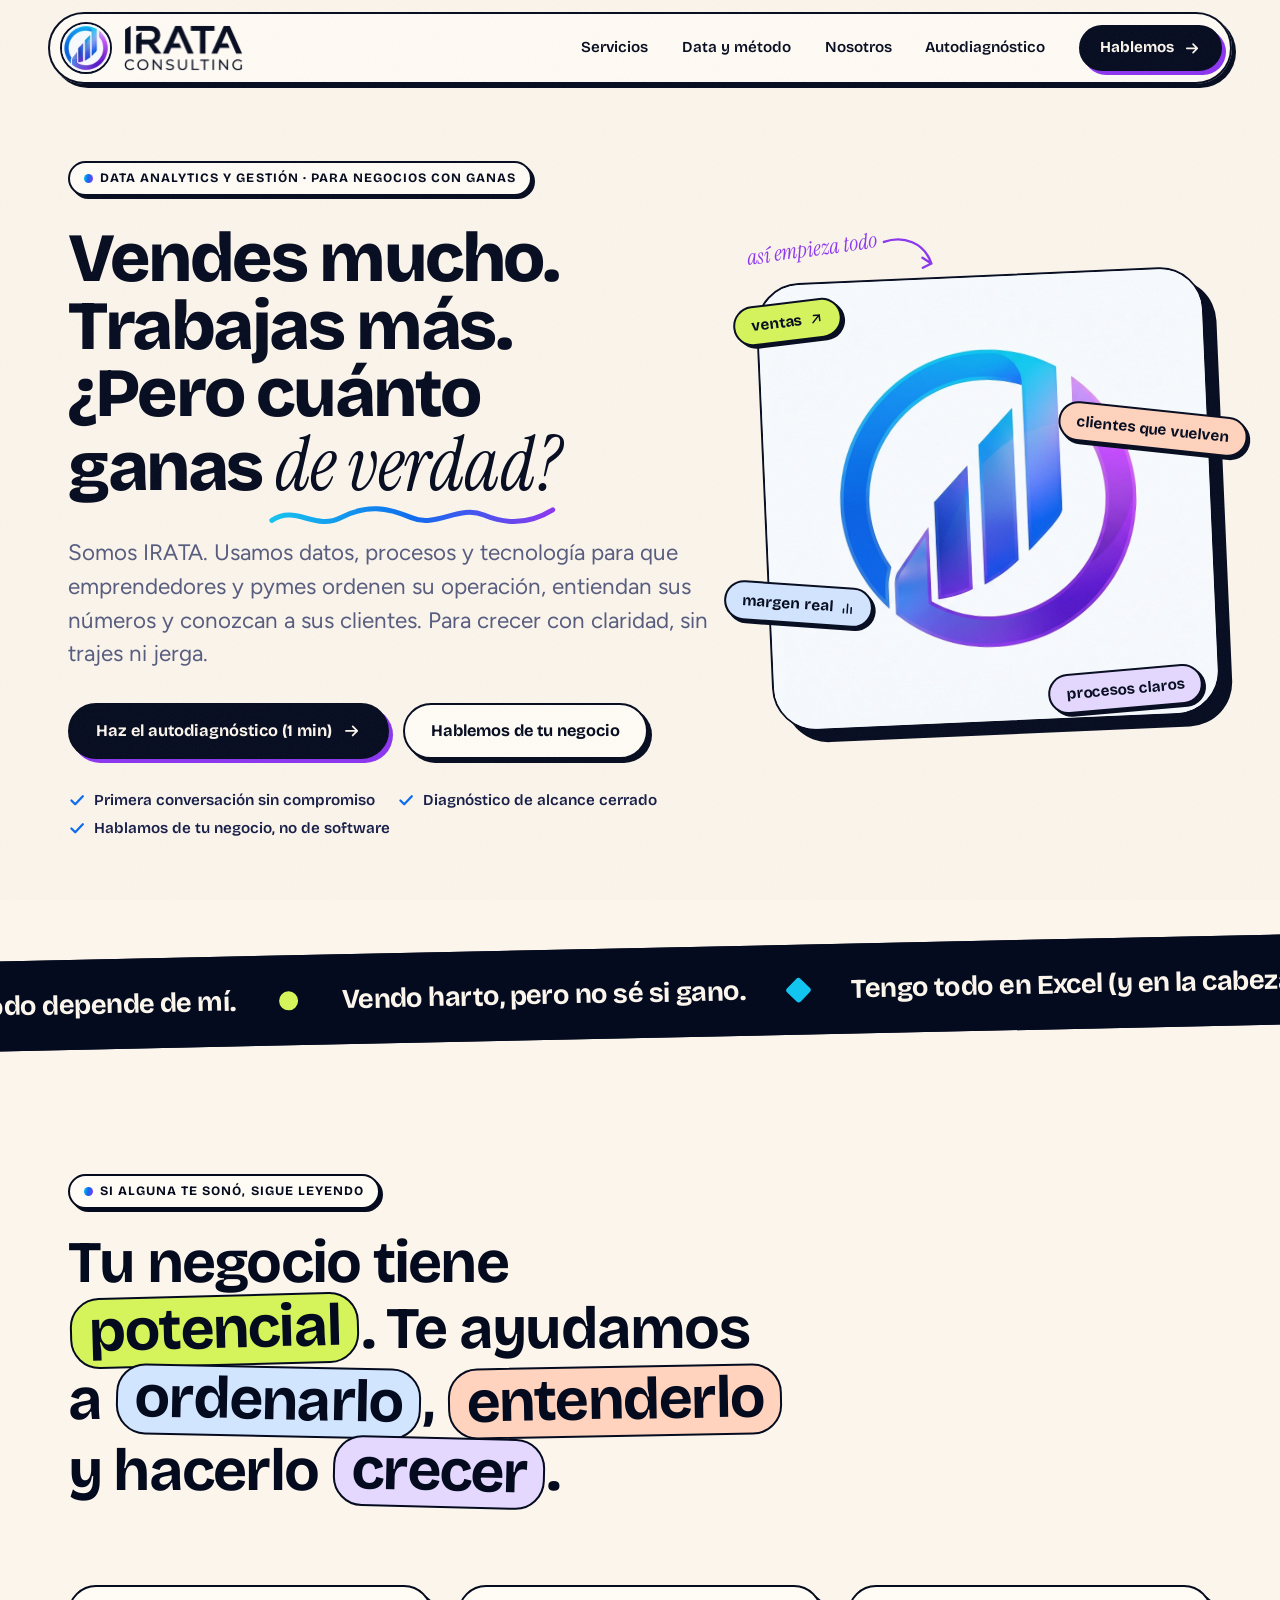
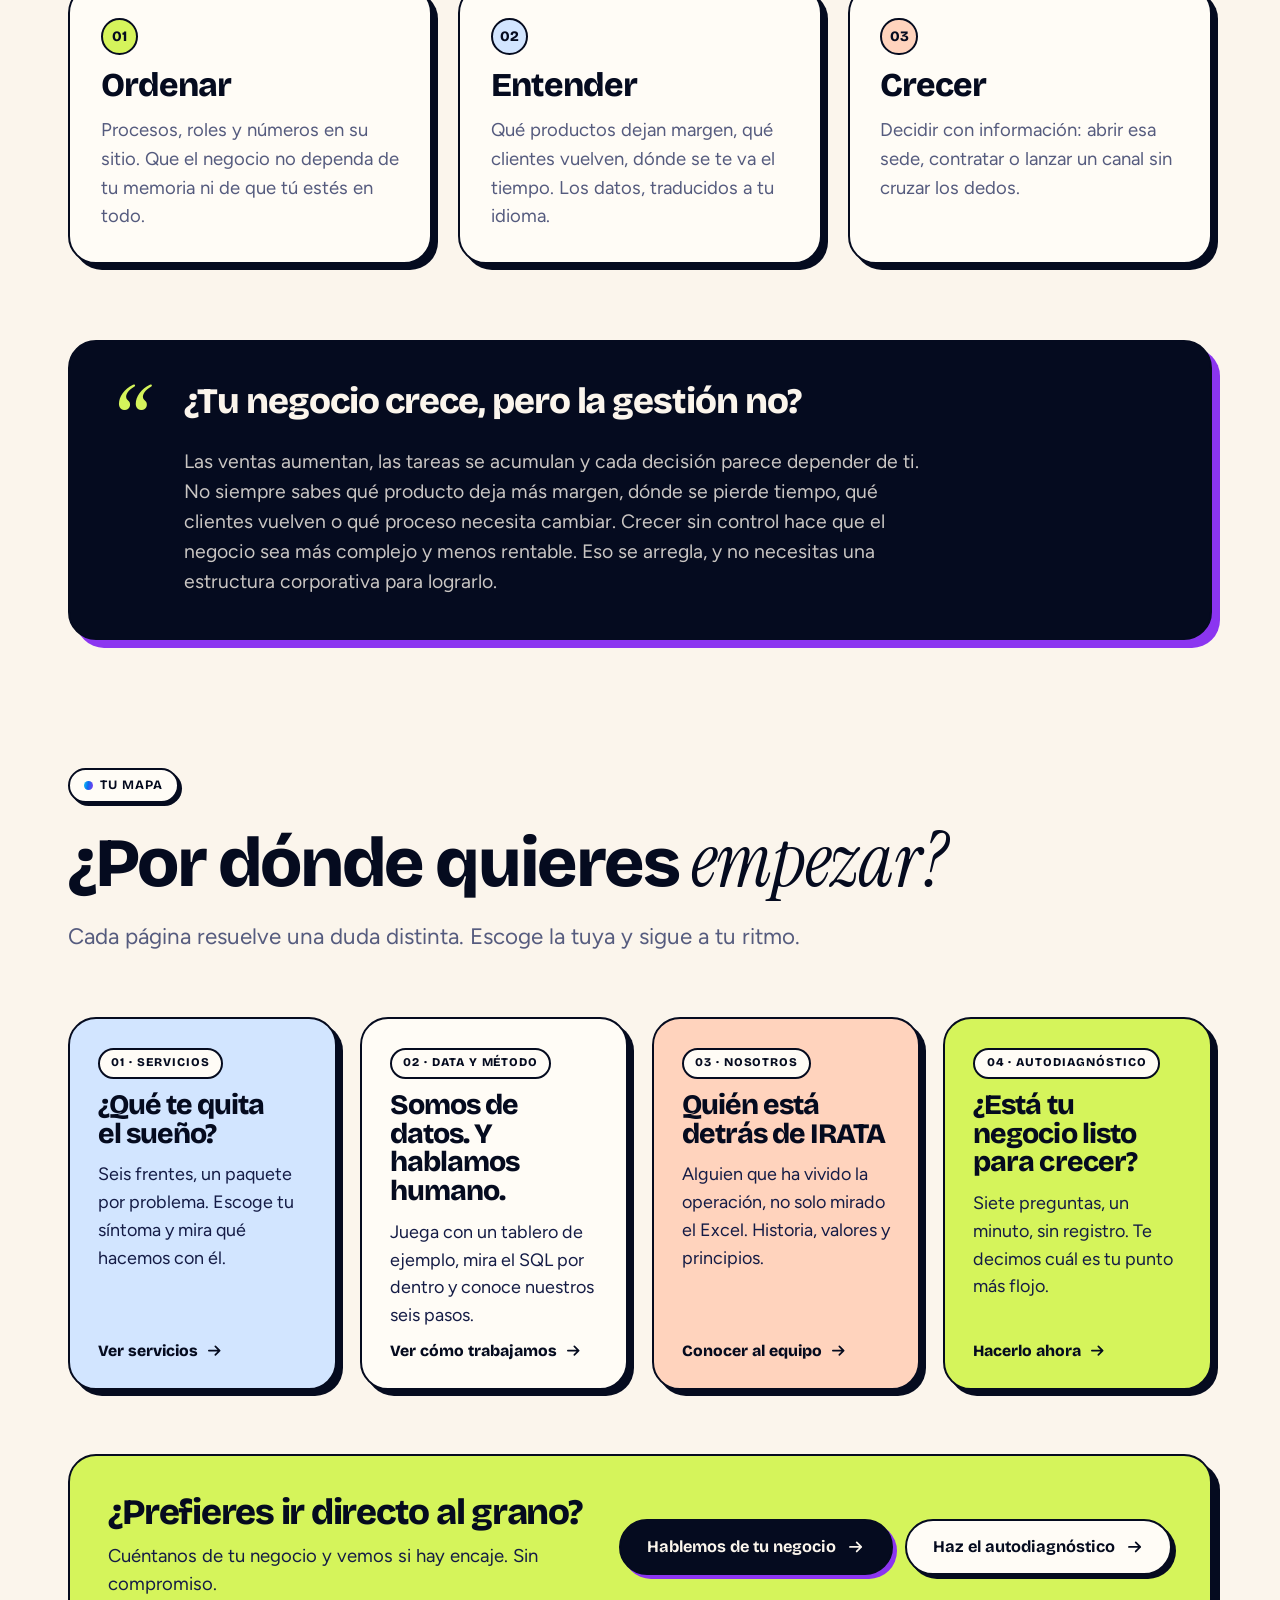
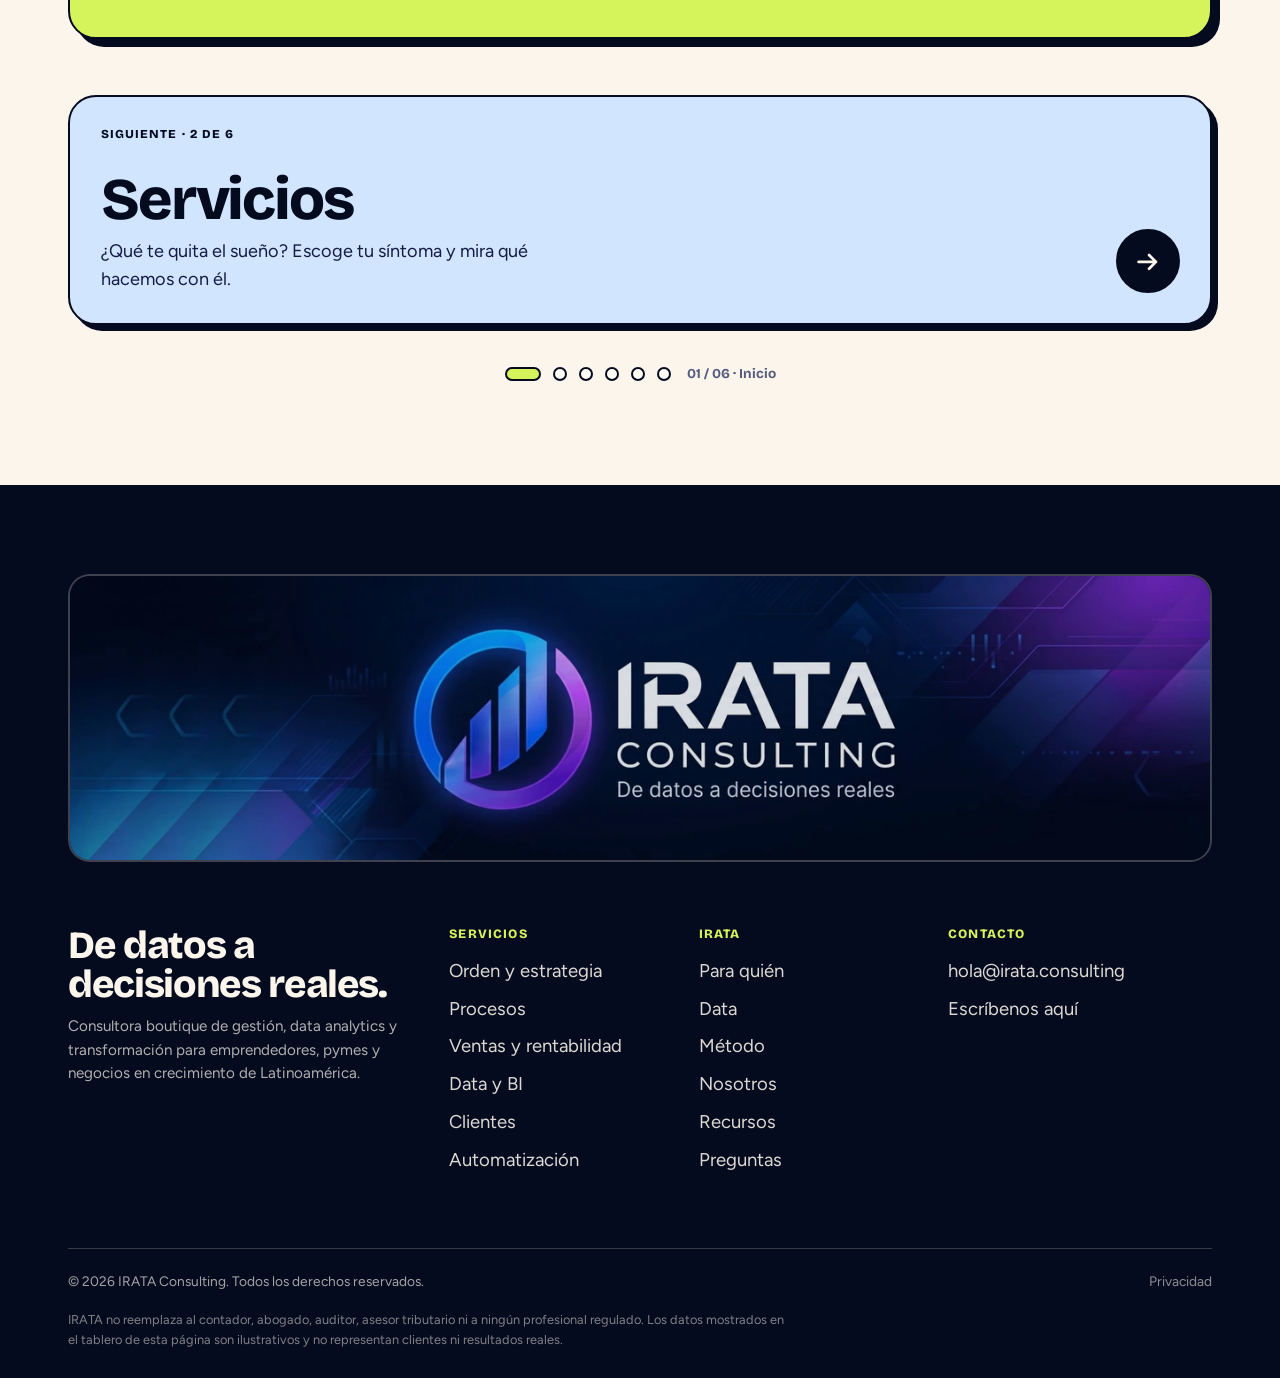
==== index.html @ 507edff0 "Add files via upload" ====
<!DOCTYPE html>
<html lang="es">
<head>
<meta charset="utf-8">
<meta name="viewport" content="width=device-width, initial-scale=1, viewport-fit=cover">
<script>document.documentElement.className+=' js'</script>

<title>IRATA Consulting — Datos y gestión para negocios con ganas de crecer</title>
<meta name="description" content="Consultora boutique de data analytics y gestión para emprendedores, pymes y negocios en crecimiento. Ordenamos procesos, entendemos tus números y conocemos a tus clientes. De datos a decisiones reales.">
<meta name="author" content="IRATA Consulting">
<meta name="theme-color" content="#FBF5EC">
<link rel="canonical" href="https://irata.consulting/">

<meta property="og:type" content="website">
<meta property="og:locale" content="es_LA">
<meta property="og:site_name" content="IRATA Consulting">
<meta property="og:title" content="IRATA Consulting — ¿Cuánto ganas de verdad?">
<meta property="og:description" content="Data analytics y gestión para negocios que ya venden y quieren crecer con claridad. De datos a decisiones reales.">
<meta property="og:url" content="https://irata.consulting/">
<meta property="og:image" content="https://irata.consulting/assets/img/og-image.jpg">
<meta name="twitter:card" content="summary_large_image">

<link rel="icon" href="assets/img/favicon.ico" sizes="any">
<link rel="icon" type="image/png" sizes="32x32" href="assets/img/favicon-32.png">
<link rel="apple-touch-icon" href="assets/img/apple-touch-icon.png">

<link rel="preload" href="assets/fonts/bricolage-grotesque-latin-wght-normal.woff2" as="font" type="font/woff2" crossorigin>
<link rel="preload" href="assets/fonts/figtree-latin-wght-normal.woff2" as="font" type="font/woff2" crossorigin>
<link rel="stylesheet" href="assets/css/styles.css">

<script src="assets/js/config.js" defer></script>
<script src="assets/js/main.js" defer></script>

<script type="application/ld+json">
{"@context":"https://schema.org","@type":"ProfessionalService","name":"IRATA Consulting","description":"Consultora boutique de data analytics y gestión para emprendedores, pymes y negocios en crecimiento.","url":"https://irata.consulting","slogan":"De datos a decisiones reales","areaServed":"Latinoamérica","image":"https://irata.consulting/assets/img/og-image.jpg","founder":{"@type":"Person","name":"Ramón Beroes Pérez"},"serviceType":["Consultoría de gestión","Data analytics y BI","Optimización de procesos","Analítica de clientes","Automatización"]}
</script>
</head>

<body>
<!-- Íconos (sprite) -->
<svg width="0" height="0" style="position:absolute" aria-hidden="true" focusable="false">
  <symbol id="i-arrow" viewBox="0 0 24 24"><path d="M4 12h15M13 6l6 6-6 6"/></symbol>
  <symbol id="i-check" viewBox="0 0 24 24"><path d="M4.5 12.5l5 5L19.5 7"/></symbol>
  <symbol id="i-x" viewBox="0 0 24 24"><path d="M6 6l12 12M18 6L6 18"/></symbol>
  <symbol id="i-up" viewBox="0 0 24 24"><path d="M6 17L17 6M8 6h9v9"/></symbol>
  <symbol id="i-plus" viewBox="0 0 24 24"><path d="M12 5v14M5 12h14"/></symbol>
  <symbol id="i-mail" viewBox="0 0 24 24"><rect x="3" y="5" width="18" height="14" rx="2.5"/><path d="M3.5 7.5l8.5 6 8.5-6"/></symbol>
  <symbol id="i-chat" viewBox="0 0 24 24"><path d="M20 12a8 8 0 01-11.6 7.1L4 20l1-4.1A8 8 0 1120 12z"/></symbol>
  <symbol id="i-in" viewBox="0 0 24 24"><rect x="3" y="3" width="18" height="18" rx="3"/><path d="M8 11v6M8 7.5v.01M12 17v-6M12 13.5a2.5 2.5 0 015 0V17"/></symbol>
  <symbol id="i-clock" viewBox="0 0 24 24"><circle cx="12" cy="12" r="9"/><path d="M12 7v5l3 2"/></symbol>
  <symbol id="i-bars" viewBox="0 0 24 24"><path d="M6 20v-6M12 20V6M18 20v-9"/></symbol>
</svg>

<a class="skip" href="#main">Saltar al contenido</a>

<!-- ═════════════ NAV ═════════════ -->
<header class="nav">
  <div class="nav-in">
    <a class="brand-lock" href="index.html" aria-label="IRATA Consulting — inicio">
      <span class="brand">
        <picture>
          <source type="image/webp" srcset="assets/img/isotipo-claro-marca-128.webp 128w, assets/img/isotipo-claro-marca-256.webp 256w, assets/img/isotipo-claro-marca-384.webp 384w" sizes="52px">
          <img src="assets/img/isotipo-claro-marca-256.webp" width="256" height="256" alt="" decoding="async">
        </picture>
      </span>
      <span class="word"><img src="assets/img/wordmark-ink-360.webp" srcset="assets/img/wordmark-ink-240.webp 240w, assets/img/wordmark-ink-360.webp 360w, assets/img/wordmark-ink-480.webp 480w, assets/img/wordmark-ink-636.webp 636w" sizes="120px" width="636" height="247" alt="IRATA Consulting" decoding="async"></span>
    </a>
    <nav class="nav-links" aria-label="Principal">
      <a href="servicios.html">Servicios</a>
      <a href="data-y-metodo.html">Data y método</a>
      <a href="nosotros.html">Nosotros</a>
      <a href="autodiagnostico.html">Autodiagnóstico</a>
    </nav>
    <a class="btn btn--ink btn--sm" href="contacto.html">Hablemos <svg class="i"><use href="#i-arrow"/></svg></a>
    <button class="burger" id="burger" aria-label="Abrir menú" aria-expanded="false" aria-controls="drawer"><span></span><span></span><span></span></button>
  </div>
</header>
<nav class="drawer" id="drawer" aria-label="Menú móvil">
  <a href="index.html" aria-current="page">Inicio</a>
  <a href="servicios.html">Servicios</a>
  <a href="data-y-metodo.html">Data y método</a>
  <a href="nosotros.html">Nosotros</a>
  <a href="autodiagnostico.html">Autodiagnóstico</a>
  <a class="btn btn--lime" href="contacto.html">Hablemos de tu negocio</a>
</nav>

<main id="main">

<section class="hero" id="inicio">
  <div class="wrap hero-grid">
    <div>
      <p class="eyebrow rv">Data analytics y gestión · para negocios con ganas</p>
      <h1 class="h-xl rv" style="--d:.05s">Vendes mucho. Trabajas más. ¿Pero cuánto ganas <em>de verdad?<svg viewBox="0 0 300 20" preserveAspectRatio="none" aria-hidden="true"><defs><linearGradient id="g1" x1="0" x2="1"><stop offset="0" stop-color="#12C4F0"/><stop offset=".5" stop-color="#0B6BF0"/><stop offset="1" stop-color="#8B35F0"/></linearGradient></defs><path d="M3 14c25-12 45 8 72-2s48-8 74 0 50-10 76-2 50 6 72-4" fill="none" stroke="url(#g1)" stroke-width="5" stroke-linecap="round" vector-effect="non-scaling-stroke"/></svg></em></h1>
      <p class="lead rv" style="--d:.12s">Somos IRATA. Usamos datos, procesos y tecnología para que emprendedores y pymes ordenen su operación, entiendan sus números y conozcan a sus clientes. Para crecer con claridad, sin trajes ni jerga.</p>
      <div class="hero-cta rv" style="--d:.18s">
        <a class="btn btn--ink" href="autodiagnostico.html">Haz el autodiagnóstico (1 min) <svg class="i"><use href="#i-arrow"/></svg></a>
        <a class="btn" href="contacto.html">Hablemos de tu negocio</a>
      </div>
      <ul class="hero-ticks rv" style="--d:.24s">
        <li><svg class="i"><use href="#i-check"/></svg> Primera conversación sin compromiso</li>
        <li><svg class="i"><use href="#i-check"/></svg> Diagnóstico de alcance cerrado</li>
        <li><svg class="i"><use href="#i-check"/></svg> Hablamos de tu negocio, no de software</li>
      </ul>
    </div>

    <div class="hero-art rv" style="--d:.15s">
      <p class="note" aria-hidden="true">así empieza todo
        <svg viewBox="0 0 54 40" fill="none" stroke="currentColor" stroke-width="2.4" stroke-linecap="round"><path d="M3 5c20-4 40 6 44 28M47 33l-8-7M47 33l-9 3"/></svg>
      </p>
      <div class="iso-card">
        <picture>
          <source type="image/webp" srcset="assets/img/isotipo-claro-512.webp 512w, assets/img/isotipo-claro-1024.webp 1024w, assets/img/isotipo-claro-1536.webp 1536w, assets/img/isotipo-claro-2048.webp 2048w" sizes="(max-width:1060px) 440px, 540px">
          <img src="assets/img/isotipo-claro-original.jpg" width="2048" height="2048" alt="Isotipo de IRATA: un anillo azul y violeta que abraza tres barras ascendentes" fetchpriority="high" decoding="async">
        </picture>
      </div>
      <span class="chip chip--a">ventas <svg class="i"><use href="#i-up"/></svg></span>
      <span class="chip chip--b">clientes que vuelven</span>
      <span class="chip chip--c">margen real <svg class="i"><use href="#i-bars"/></svg></span>
      <span class="chip chip--d">procesos claros</span>
    </div>
  </div>
</section>

<div class="band-wrap"><div class="band" aria-label="Frases típicas de dueños de negocio">
  <div class="band-track">
    <ul class="band-set">
      <li><em>“</em>Todo depende de mí.</li>
      <li>Vendo harto, pero no sé si gano.</li>
      <li>Tengo todo en Excel (y en la cabeza).</li>
      <li>Mi equipo trabaja un montón y aun así hay desorden.</li>
      <li>Tengo clientes, pero no vuelven.</li>
      <li>Quiero abrir otra sede… ¿estaré listo?</li>
      <li>El inventario lo sé “más o menos”.</li>
    </ul>
    <ul class="band-set" aria-hidden="true">
      <li><em>“</em>Todo depende de mí.</li>
      <li>Vendo harto, pero no sé si gano.</li>
      <li>Tengo todo en Excel (y en la cabeza).</li>
      <li>Mi equipo trabaja un montón y aun así hay desorden.</li>
      <li>Tengo clientes, pero no vuelven.</li>
      <li>Quiero abrir otra sede… ¿estaré listo?</li>
      <li>El inventario lo sé “más o menos”.</li>
    </ul>
  </div>
</div></div>

<section class="sec" id="propuesta">
  <div class="wrap">
    <p class="eyebrow rv">Si alguna te sonó, sigue leyendo</p>
    <h2 class="stmt rv">Tu negocio tiene <span class="pill p1">potencial</span>. Te ayudamos a <span class="pill p2">ordenarlo</span>, <span class="pill p3">entenderlo</span> y hacerlo <span class="pill p4">crecer</span>.</h2>

    <div class="prop-grid">
      <article class="card prop-card rv">
        <span class="prop-num">01</span>
        <h3>Ordenar</h3>
        <p>Procesos, roles y números en su sitio. Que el negocio no dependa de tu memoria ni de que tú estés en todo.</p>
      </article>
      <article class="card prop-card rv" style="--d:.08s">
        <span class="prop-num">02</span>
        <h3>Entender</h3>
        <p>Qué productos dejan margen, qué clientes vuelven, dónde se te va el tiempo. Los datos, traducidos a tu idioma.</p>
      </article>
      <article class="card prop-card rv" style="--d:.16s">
        <span class="prop-num">03</span>
        <h3>Crecer</h3>
        <p>Decidir con información: abrir esa sede, contratar o lanzar un canal sin cruzar los dedos.</p>
      </article>
    </div>

    <div class="quote-block rv">
      <span class="q" aria-hidden="true">“</span>
      <div>
        <h3>¿Tu negocio crece, pero la gestión no?</h3>
        <p>Las ventas aumentan, las tareas se acumulan y cada decisión parece depender de ti. No siempre sabes qué producto deja más margen, dónde se pierde tiempo, qué clientes vuelven o qué proceso necesita cambiar. Crecer sin control hace que el negocio sea más complejo y menos rentable. Eso se arregla, y no necesitas una estructura corporativa para lograrlo.</p>
      </div>
    </div>
  </div>
</section>

<!-- ═════════════ CAMINOS ═════════════ -->
<section class="sec s-paths" id="caminos">
  <div class="wrap">
    <div class="sec-head">
      <p class="eyebrow rv">Tu mapa</p>
      <h2 class="h-lg rv">¿Por dónde quieres <em>empezar?</em></h2>
      <p class="lead rv">Cada página resuelve una duda distinta. Escoge la tuya y sigue a tu ritmo.</p>
    </div>
    <div class="paths rv">
      <a class="path" href="servicios.html" style="--bg:var(--sky)"><span class="pn">01 · Servicios</span><h3>¿Qué te quita el sueño?</h3><p>Seis frentes, un paquete por problema. Escoge tu síntoma y mira qué hacemos con él.</p><span class="go">Ver servicios <svg class="i"><use href="#i-arrow"/></svg></span></a>
      <a class="path" href="data-y-metodo.html" style="--bg:var(--paper)"><span class="pn">02 · Data y método</span><h3>Somos de datos. Y hablamos humano.</h3><p>Juega con un tablero de ejemplo, mira el SQL por dentro y conoce nuestros seis pasos.</p><span class="go">Ver cómo trabajamos <svg class="i"><use href="#i-arrow"/></svg></span></a>
      <a class="path" href="nosotros.html" style="--bg:var(--peach)"><span class="pn">03 · Nosotros</span><h3>Quién está detrás de IRATA</h3><p>Alguien que ha vivido la operación, no solo mirado el Excel. Historia, valores y principios.</p><span class="go">Conocer al equipo <svg class="i"><use href="#i-arrow"/></svg></span></a>
      <a class="path" href="autodiagnostico.html" style="--bg:var(--lime)"><span class="pn">04 · Autodiagnóstico</span><h3>¿Está tu negocio listo para crecer?</h3><p>Siete preguntas, un minuto, sin registro. Te decimos cuál es tu punto más flojo.</p><span class="go">Hacerlo ahora <svg class="i"><use href="#i-arrow"/></svg></span></a>
    </div>
  </div>
</section>

<!-- ═════════════ CIERRE ═════════════ -->
<section class="endcap endcap--tight" aria-label="Seguir navegando">
  <div class="wrap">
    <div class="cta-strip rv">
      <div class="t"><h3>¿Prefieres ir directo al grano?</h3><p>Cuéntanos de tu negocio y vemos si hay encaje. Sin compromiso.</p></div>
      <div class="acts"><a class="btn btn--ink" href="contacto.html">Hablemos de tu negocio <svg class="i"><use href="#i-arrow"/></svg></a><a class="btn" href="autodiagnostico.html">Haz el autodiagnóstico <svg class="i"><use href="#i-arrow"/></svg></a></div>
    </div>
    <nav class="pager pager--solo rv" aria-label="Navegación entre páginas">
      
      <a class="pg pg--next" href="servicios.html" rel="next" style="--pg:var(--sky)"><span class="pg-k">Siguiente · 2 de 6</span><b>Servicios</b><span class="pg-d">¿Qué te quita el sueño? Escoge tu síntoma y mira qué hacemos con él.</span><span class="pg-ar" aria-hidden="true"><svg class="i"><use href="#i-arrow"/></svg></span></a>
    </nav>
    <nav class="trail" aria-label="Páginas del sitio">
      <ol><li><a href="index.html" aria-label="Inicio" title="Inicio" aria-current="page"></a></li><li><a href="servicios.html" aria-label="Servicios" title="Servicios"></a></li><li><a href="data-y-metodo.html" aria-label="Data y método" title="Data y método"></a></li><li><a href="nosotros.html" aria-label="Nosotros" title="Nosotros"></a></li><li><a href="autodiagnostico.html" aria-label="Autodiagnóstico" title="Autodiagnóstico"></a></li><li><a href="contacto.html" aria-label="Contacto" title="Contacto"></a></li></ol>
      <span>01 / 06 · Inicio</span>
    </nav>
  </div>
</section>
</main>

<!-- ═════════════ FOOTER ═════════════ -->
<footer class="sitefoot on-dark">
  <div class="wrap">
    <a class="logo-banner" href="index.html" aria-label="IRATA Consulting — De datos a decisiones reales. Ir al inicio">
      <picture>
        <source type="image/webp" srcset="assets/img/logo-completo-640.webp 640w, assets/img/logo-completo-1288.webp 1288w, assets/img/logo-completo-1932.webp 1932w, assets/img/logo-completo-2576.webp 2576w" sizes="(max-width:1440px) 100vw, 1440px">
        <img src="assets/img/logo-completo-original.jpg" width="2576" height="639" alt="IRATA Consulting — De datos a decisiones reales" loading="lazy" decoding="async">
      </picture>
    </a>

    <div class="foot-grid">
      <div>
        <p class="foot-tag">De datos a decisiones reales.</p>
        <p class="foot-desc">Consultora boutique de gestión, data analytics y transformación para emprendedores, pymes y negocios en crecimiento de Latinoamérica.</p>
      </div>
      <div>
        <h4>Servicios</h4>
        <ul><li><a href="servicios.html?s=orden">Orden y estrategia</a></li><li><a href="servicios.html?s=procesos">Procesos</a></li><li><a href="servicios.html?s=ventas">Ventas y rentabilidad</a></li><li><a href="servicios.html?s=datos">Data y BI</a></li><li><a href="servicios.html?s=clientes">Clientes</a></li><li><a href="servicios.html?s=tecnologia">Automatización</a></li></ul>
      </div>
      <div>
        <h4>IRATA</h4>
        <ul><li><a href="servicios.html#para-quien">Para quién</a></li><li><a href="data-y-metodo.html">Data</a></li><li><a href="data-y-metodo.html#metodo">Método</a></li><li><a href="nosotros.html">Nosotros</a></li><li><a href="autodiagnostico.html#recursos">Recursos</a></li><li><a href="contacto.html#faq">Preguntas</a></li></ul>
      </div>
      <div>
        <h4>Contacto</h4>
        <ul>
          <li><a href="mailto:hola@irata.consulting" data-email>hola@irata.consulting</a></li>
          <li data-social="linkedin" hidden><a href="#" target="_blank" rel="noopener">LinkedIn</a></li>
          <li data-social="instagram" hidden><a href="#" target="_blank" rel="noopener">Instagram</a></li>
          <li><a href="contacto.html">Escríbenos aquí</a></li>
        </ul>
      </div>
    </div>

    <div class="foot-bottom">
      <span>© 2026 IRATA Consulting. Todos los derechos reservados.</span>
      <span><a href="privacidad.html">Privacidad</a></span>
    </div>
    <p class="legal">IRATA no reemplaza al contador, abogado, auditor, asesor tributario ni a ningún profesional regulado. Los datos mostrados en el tablero de esta página son ilustrativos y no representan clientes ni resultados reales.</p>
  </div>
</footer>

</body>
</html>
---- assets/css/styles.css ----
/* ==========================================================================
   IRATA Consulting — styles.css
   Sin dependencias. Fuentes autoalojadas. Responsive de 320px a 4K.
   ========================================================================== */

@font-face{font-family:"Bricolage Grotesque";src:url("../fonts/bricolage-grotesque-latin-wght-normal.woff2") format("woff2");font-weight:200 800;font-style:normal;font-display:swap}
@font-face{font-family:"Instrument Serif";src:url("../fonts/instrument-serif-latin-400-normal.woff2") format("woff2");font-weight:400;font-style:normal;font-display:swap}
@font-face{font-family:"Instrument Serif";src:url("../fonts/instrument-serif-latin-400-italic.woff2") format("woff2");font-weight:400;font-style:italic;font-display:swap}
@font-face{font-family:"Figtree";src:url("../fonts/figtree-latin-wght-normal.woff2") format("woff2");font-weight:300 900;font-style:normal;font-display:swap}

:root{
  --cream:#FBF5EC; --paper:#FFFCF6; --ink:#050B1F; --ink-2:#141B45; --muted:#555B7E;
  --blue:#0B6BF0; --cyan:#12C4F0; --violet:#8B35F0;
  --lime:#D5F45B; --peach:#FFD3BD; --lilac:#E5D8FF; --sky:#D2E5FF;
  --grad:linear-gradient(100deg,var(--cyan),var(--blue) 45%,var(--violet));
  --bd:2px solid var(--ink);
  --r:28px; --r-sm:18px;
  --sh:6px 6px 0 var(--ink);
  --f-d:"Bricolage Grotesque",ui-sans-serif,system-ui,-apple-system,"Segoe UI",Roboto,sans-serif;
  --f-s:"Instrument Serif",Georgia,"Times New Roman",serif;
  --f-b:"Figtree",ui-sans-serif,system-ui,-apple-system,"Segoe UI",Roboto,sans-serif;
  --wrap:1240px;
  --pad:clamp(20px,4vw,48px);
  --sec:clamp(72px,10vw,140px);
}

*,*::before,*::after{box-sizing:border-box}
html{scroll-behavior:smooth;scroll-padding-top:104px;-webkit-text-size-adjust:100%}
body{margin:0;background:var(--cream);color:var(--ink);font-family:var(--f-b);font-size:clamp(16px,1.05vw + 10px,18.5px);line-height:1.55;-webkit-font-smoothing:antialiased;text-rendering:optimizeLegibility;overflow-x:hidden}
img,svg,picture{display:block;max-width:100%;height:auto}
img{image-rendering:auto}
a{color:inherit}
button{font:inherit;color:inherit}
h1,h2,h3,h4,p,ul,ol,figure,blockquote{margin:0}
ul,ol{padding:0;list-style:none}
:focus-visible{outline:3px solid var(--blue);outline-offset:3px;border-radius:6px}
::selection{background:var(--lime);color:var(--ink)}

/* grano sutil: calidez "de papel" */
body::before{content:"";position:fixed;inset:0;z-index:100;pointer-events:none;opacity:.055;background-image:url("data:image/svg+xml,%3Csvg xmlns='http://www.w3.org/2000/svg' width='160' height='160'%3E%3Cfilter id='n'%3E%3CfeTurbulence type='fractalNoise' baseFrequency='.9' numOctaves='2' stitchTiles='stitch'/%3E%3C/filter%3E%3Crect width='100%25' height='100%25' filter='url(%23n)'/%3E%3C/svg%3E")}

.wrap{width:100%;max-width:var(--wrap);margin-inline:auto;padding-inline:var(--pad)}
.sec{padding-block:var(--sec);position:relative}
.vh{position:absolute;width:1px;height:1px;overflow:hidden;clip:rect(0 0 0 0);white-space:nowrap}
.skip{position:absolute;left:12px;top:-60px;z-index:200;background:var(--ink);color:var(--cream);padding:10px 16px;border-radius:999px;text-decoration:none;font-weight:700}
.skip:focus{top:12px}
.i{width:1.1em;height:1.1em;flex:none;fill:none;stroke:currentColor;stroke-width:2.4;stroke-linecap:round;stroke-linejoin:round}

/* ---------- tipografía ---------- */
.h-xl,.h-lg,.h-md{font-family:var(--f-d);font-weight:800;letter-spacing:-.035em;line-height:.96;text-wrap:balance}
.h-xl{font-size:clamp(2.7rem,5.4vw,5.6rem);line-height:.98}
.h-lg{font-size:clamp(2.3rem,5.4vw,4.7rem)}
.h-md{font-size:clamp(1.6rem,3vw,2.5rem);line-height:1.04}
em,.serif{font-family:var(--f-s);font-style:italic;font-weight:400;letter-spacing:-.01em;font-size:1.08em}
.lead{font-size:clamp(1.05rem,1.4vw + .5rem,1.4rem);line-height:1.5;color:var(--muted);max-width:56ch;text-wrap:pretty}
.on-dark .lead{color:rgba(251,245,236,.78)}
.hl{background:linear-gradient(transparent 62%,var(--lime) 62% 92%,transparent 92%);padding-inline:.06em}
.gtxt{background:var(--grad);-webkit-background-clip:text;background-clip:text;color:transparent}

.eyebrow{display:inline-flex;align-items:center;gap:.55em;font:700 .8rem/1 var(--f-d);letter-spacing:.08em;text-transform:uppercase;padding:.7em 1.1em;border:var(--bd);border-radius:999px;background:var(--paper);box-shadow:3px 3px 0 var(--ink);margin-bottom:1.4rem}
.eyebrow::before{content:"";width:.7em;height:.7em;border-radius:50%;background:var(--grad)}
.on-dark .eyebrow{background:var(--lime);color:var(--ink);border-color:var(--lime);box-shadow:3px 3px 0 var(--violet)}
.sec-head{max-width:880px;margin-bottom:clamp(36px,5vw,64px)}
.sec-head .lead,.h-lg+.lead{margin-top:1.4rem}

/* ---------- botones ---------- */
.btn{display:inline-flex;align-items:center;justify-content:center;gap:.65em;font:700 1.02rem/1 var(--f-d);padding:1.05em 1.6em;border-radius:999px;border:var(--bd);background:var(--paper);color:var(--ink);box-shadow:4px 4px 0 var(--ink);text-decoration:none;cursor:pointer;transition:transform .16s ease,box-shadow .16s ease,background .16s;-webkit-tap-highlight-color:transparent}
.btn:hover{transform:translate(-2px,-2px);box-shadow:6px 6px 0 var(--ink)}
.btn:active{transform:translate(3px,3px);box-shadow:1px 1px 0 var(--ink)}
.btn--ink{background:var(--ink);color:var(--cream);box-shadow:4px 4px 0 var(--violet)}
.btn--ink:hover{box-shadow:6px 6px 0 var(--violet)}
.btn--lime{background:var(--lime)}
.btn--sm{padding:.85em 1.25em;font-size:.95rem}
.btn .i{transition:transform .2s}
.btn:hover .i{transform:translateX(3px)}
.on-dark .btn{box-shadow:4px 4px 0 var(--lime)}
.on-dark .btn:hover{box-shadow:6px 6px 0 var(--lime)}

/* ---------- reveal ---------- */
.js .rv{opacity:0;transform:translateY(26px);transition:opacity .7s cubic-bezier(.2,.7,.2,1),transform .7s cubic-bezier(.2,.7,.2,1);transition-delay:var(--d,0s)}
.js .rv.in{opacity:1;transform:none}

/* ---------- NAV ---------- */
.nav{position:sticky;top:12px;z-index:60;padding-inline:var(--pad);margin-top:12px}
.nav-in{max-width:var(--wrap);margin-inline:auto;display:flex;align-items:center;gap:14px;padding:8px 8px 8px 10px;background:rgba(255,252,246,.86);-webkit-backdrop-filter:blur(14px) saturate(1.4);backdrop-filter:blur(14px) saturate(1.4);border:var(--bd);border-radius:999px;box-shadow:4px 4px 0 var(--ink)}
.brand{display:block;width:52px;height:52px;border-radius:50%;overflow:hidden;background:#F7FAFF;border:var(--bd);flex:none;transition:transform .4s cubic-bezier(.3,1.6,.5,1)}
.brand-lock{display:flex;align-items:center;gap:6px;text-decoration:none;flex:none}
.brand-lock:hover .brand{transform:rotate(-14deg) scale(1.08)}
.word{display:flex;align-items:center;padding:0 10px 0 6px;transition:transform .2s}
.word img{height:46px;width:auto;max-width:none}
.brand-lock:hover .word{transform:translateY(-2px)}
.brand img,.brand picture{width:100%;height:100%;object-fit:cover}
.nav-links{display:flex;gap:2px;margin-left:auto}
.nav-links a{font:600 .95rem/1 var(--f-d);text-decoration:none;padding:.85em 1.05em;border-radius:999px;transition:background .15s}
.nav-links a:hover,.nav-links a.on{background:var(--lime)}
.nav .btn{margin-left:4px}
.burger{display:none;margin-left:auto;width:48px;height:48px;border-radius:50%;border:var(--bd);background:var(--lime);cursor:pointer;position:relative}
.burger span{position:absolute;left:13px;right:13px;height:2.5px;background:var(--ink);border-radius:2px;transition:transform .25s,opacity .2s}
.burger span:nth-child(1){top:16px}.burger span:nth-child(2){top:22px}.burger span:nth-child(3){top:28px}
.burger[aria-expanded="true"] span:nth-child(1){transform:translateY(6px) rotate(45deg)}
.burger[aria-expanded="true"] span:nth-child(2){opacity:0}
.burger[aria-expanded="true"] span:nth-child(3){transform:translateY(-6px) rotate(-45deg)}
.drawer{position:fixed;inset:0;z-index:55;background:var(--ink);color:var(--cream);padding:110px var(--pad) 40px;display:flex;flex-direction:column;gap:6px;transform:translateY(-102%);transition:transform .45s cubic-bezier(.7,0,.2,1);visibility:hidden}
.drawer.open{transform:none;visibility:visible}
.drawer a{font:800 clamp(2rem,9vw,3.2rem)/1.1 var(--f-d);letter-spacing:-.03em;text-decoration:none;padding:.18em 0;border-bottom:1.5px solid rgba(251,245,236,.18)}
.drawer a:hover{color:var(--lime)}
.drawer .btn{margin-top:22px;align-self:flex-start;font-size:1.1rem;border:2px solid var(--lime);letter-spacing:0}
.drawer .btn.btn--lime{color:var(--ink);border-bottom:2px solid var(--lime);padding:1.05em 1.6em}

body.menu-open .nav-in{background:var(--paper);-webkit-backdrop-filter:none;backdrop-filter:none}

/* ---------- HERO ---------- */
.hero{padding-top:clamp(36px,6vw,84px);padding-bottom:clamp(60px,8vw,110px);position:relative;overflow:hidden}
.hero-grid{display:grid;grid-template-columns:minmax(0,1.18fr) minmax(0,.82fr);gap:clamp(24px,4vw,64px);align-items:center}
.hero h1{margin:.1em 0 .5em}
.hero h1 em{position:relative;white-space:nowrap}
.hero h1 em svg{position:absolute;left:-2%;bottom:-.2em;width:104%;height:.35em;overflow:visible}
.hero .lead{margin-bottom:2rem}
.hero-cta{display:flex;flex-wrap:wrap;gap:14px;margin-bottom:2rem}
.hero-ticks{display:flex;flex-wrap:wrap;gap:10px 22px;font:600 .95rem var(--f-d);color:var(--ink-2)}
.hero-ticks li{display:inline-flex;align-items:center;gap:.5em}
.hero-ticks .i{color:var(--blue);width:1.2em;height:1.2em;stroke-width:3}
.hero-art{position:relative;max-width:540px;width:100%;margin-inline:auto}
.iso-card{aspect-ratio:1;border:var(--bd);border-radius:44px;background:#F7FAFF;box-shadow:12px 12px 0 var(--ink);transform:rotate(-2.5deg);overflow:hidden;transition:transform .5s cubic-bezier(.3,1.4,.5,1)}
.iso-card:hover{transform:rotate(0) scale(1.015)}
.iso-card img{width:100%;height:100%;object-fit:cover}
.chip{position:absolute;display:inline-flex;align-items:center;gap:.45em;font:700 .95rem/1 var(--f-d);padding:.7em 1.05em;border:var(--bd);border-radius:999px;box-shadow:3px 3px 0 var(--ink);background:var(--paper);white-space:nowrap;animation:bob 5s ease-in-out infinite}
.chip .i{width:1em;height:1em}
.chip--a{top:6%;left:-7%;background:var(--lime);--rot:-7deg;transform:rotate(-7deg)}
.chip--b{top:30%;right:-8%;background:var(--peach);--rot:6deg;transform:rotate(6deg);animation-delay:-1.2s}
.chip--c{bottom:22%;left:-9%;background:var(--sky);--rot:4deg;transform:rotate(4deg);animation-delay:-2.4s}
.chip--d{bottom:3%;right:2%;background:var(--lilac);--rot:-5deg;transform:rotate(-5deg);animation-delay:-3.4s}
@keyframes bob{0%,100%{translate:0 0}50%{translate:0 -9px}}
.note{position:absolute;left:-4%;top:-9%;font:italic 1.35rem/1 var(--f-s);transform:rotate(-8deg);color:var(--violet);display:flex;align-items:flex-end;gap:.2em;pointer-events:none}
.note svg{width:54px;height:40px;margin-bottom:-26px;overflow:visible}
.scrib{position:absolute;pointer-events:none;overflow:visible}

/* ---------- MARQUEE ---------- */
.band-wrap{overflow:hidden;padding-block:16px;margin-block:-8px}
.band{background:var(--ink);color:var(--cream);overflow:hidden;border-block:var(--bd);transform:rotate(-1.2deg);margin-inline:-3%;position:relative;z-index:2}
.band-track{display:flex;width:max-content;animation:marq 55s linear infinite}
.band:hover .band-track{animation-play-state:paused}
.band-set{display:flex;align-items:center;flex:none}
.band-set li{display:flex;align-items:center;font:700 clamp(1.15rem,2.2vw,1.7rem)/1 var(--f-d);letter-spacing:-.02em;padding:1.05em 0;white-space:nowrap}
.band-set li::after{content:"";width:.7em;height:.7em;margin:0 1.6em;background:var(--lime);border-radius:50%;flex:none}
.band-set li:nth-child(3n+2)::after{background:var(--cyan);border-radius:3px;transform:rotate(45deg)}
.band-set li:nth-child(3n)::after{background:var(--violet)}
.band-set li em{color:var(--lime);margin-right:.1em}
@keyframes marq{to{transform:translateX(-50%)}}

/* ---------- PROPUESTA ---------- */
.stmt{font:700 clamp(1.9rem,4.6vw,4rem)/1.08 var(--f-d);letter-spacing:-.03em;max-width:21ch;text-wrap:balance}
.stmt .pill{display:inline-block;padding:0 .28em .06em;border-radius:.5em;border:var(--bd);transform:rotate(-1.5deg);margin-inline:.04em}
.stmt .p1{background:var(--lime)}.stmt .p2{background:var(--sky);transform:rotate(1.2deg)}.stmt .p3{background:var(--peach);transform:rotate(-1deg)}.stmt .p4{background:var(--lilac);transform:rotate(1.4deg)}
.prop-grid{display:grid;grid-template-columns:repeat(3,1fr);gap:clamp(16px,2vw,28px);margin-top:clamp(40px,6vw,80px)}
.card{background:var(--paper);border:var(--bd);border-radius:var(--r);box-shadow:var(--sh);padding:clamp(22px,2.4vw,34px)}
.prop-card{display:flex;flex-direction:column;gap:14px;transition:transform .25s}
.prop-card:hover{transform:translateY(-6px) rotate(-.6deg)}
.prop-card:nth-child(2):hover{transform:translateY(-6px) rotate(.6deg)}
.prop-num{font:800 .9rem var(--f-d);display:inline-grid;place-items:center;width:2.6em;height:2.6em;border-radius:50%;border:var(--bd);background:var(--lime)}
.prop-card:nth-child(2) .prop-num{background:var(--sky)}.prop-card:nth-child(3) .prop-num{background:var(--peach)}
.prop-card h3{font:800 clamp(1.7rem,2.6vw,2.3rem)/1 var(--f-d);letter-spacing:-.03em}
.prop-card p{color:var(--muted)}
.quote-block{margin-top:clamp(40px,6vw,76px);display:grid;grid-template-columns:auto 1fr;gap:clamp(16px,3vw,40px);align-items:start;padding:clamp(24px,3.2vw,44px);background:var(--ink);color:var(--cream);border-radius:var(--r);border:var(--bd);box-shadow:8px 8px 0 var(--violet)}
.quote-block .q{font:italic 7rem/.7 var(--f-s);color:var(--lime);margin-top:.12em}
.quote-block h3{font:800 clamp(1.5rem,2.8vw,2.3rem)/1.08 var(--f-d);letter-spacing:-.03em;margin-bottom:.7em}
.quote-block p{color:rgba(251,245,236,.8);max-width:62ch;font-size:1.05em}

/* ---------- SERVICIOS ---------- */
.s-services{background:var(--sky);border-block:var(--bd)}
.tabs{display:grid;grid-template-columns:minmax(0,.9fr) minmax(0,1.3fr);gap:clamp(20px,3vw,44px);align-items:start}
.tablist{display:flex;flex-direction:column;gap:12px}
.tab{display:grid;grid-template-columns:auto 1fr;gap:14px;align-items:center;text-align:left;padding:16px 20px;background:var(--paper);border:var(--bd);border-radius:var(--r-sm);cursor:pointer;box-shadow:3px 3px 0 var(--ink);transition:transform .15s,box-shadow .15s,background .15s}
.tab:hover{transform:translate(-2px,-2px);box-shadow:5px 5px 0 var(--ink)}
.tab b{font:800 .9rem var(--f-d);width:2.3em;height:2.3em;display:grid;place-items:center;border-radius:50%;border:var(--bd);background:var(--cream)}
.tab span{font:700 clamp(1.05rem,1.5vw,1.3rem)/1.15 var(--f-d);letter-spacing:-.02em}
.tab[aria-selected="true"]{background:var(--ink);color:var(--cream);box-shadow:5px 5px 0 var(--violet);transform:translate(-2px,-2px)}
.tab[aria-selected="true"] b{background:var(--lime);color:var(--ink)}
.panels{position:relative}
.panel{padding:clamp(24px,3.2vw,48px)}
.js .panel:not(.on){display:none}
.panel.in{animation:pop .45s cubic-bezier(.3,1.3,.5,1)}
@keyframes pop{from{opacity:0;transform:translateY(14px) scale(.98)}to{opacity:1;transform:none}}
.panel .tag{display:inline-flex;font:700 .78rem/1 var(--f-d);letter-spacing:.07em;text-transform:uppercase;background:var(--lilac);border:var(--bd);border-radius:999px;padding:.6em 1em;margin-bottom:1.1rem}
.panel h3{font:800 clamp(1.7rem,3.2vw,2.7rem)/1.02 var(--f-d);letter-spacing:-.035em;margin-bottom:.5em;text-wrap:balance}
.panel .res{font-size:1.1em;color:var(--muted);margin-bottom:1.6rem;max-width:52ch}
.panel h4{font:800 .8rem var(--f-d);letter-spacing:.08em;text-transform:uppercase;color:var(--violet);margin:1.5rem 0 .8rem}
.checks li{display:flex;gap:.7em;padding:.5em 0;border-bottom:1.5px dashed rgba(5,11,31,.18)}
.checks li:last-child{border:0}
.checks .i{color:var(--blue);margin-top:.25em;stroke-width:3.2}
.deliv{display:flex;flex-wrap:wrap;gap:10px}
.deliv li{font:600 .95rem/1.2 var(--f-d);padding:.65em 1em;border:var(--bd);border-radius:14px;background:var(--cream)}
.panel .foot{display:flex;flex-wrap:wrap;gap:16px;align-items:center;justify-content:space-between;margin-top:2rem;padding-top:1.6rem;border-top:var(--bd)}
.panel .pack{font:600 .95rem var(--f-d);color:var(--muted)}
.panel .pack b{display:block;font:800 1.15rem var(--f-d);color:var(--ink)}
.callout{margin-top:1.2rem;padding:14px 18px;background:var(--lime);border:var(--bd);border-radius:14px;font-weight:600;font-size:.98em;transform:rotate(-.6deg)}

/* ---------- PARA QUIÉN ---------- */
.seg-grid{display:grid;grid-template-columns:repeat(6,1fr);gap:clamp(14px,1.8vw,24px)}
.seg{grid-column:span 2;padding:clamp(22px,2.2vw,30px);border:var(--bd);border-radius:var(--r);box-shadow:var(--sh);display:flex;flex-direction:column;gap:.6rem;transition:transform .25s}
.seg:hover{transform:translateY(-6px) rotate(-.8deg)}
.seg:nth-child(even):hover{transform:translateY(-6px) rotate(.8deg)}
.seg:nth-child(1){background:var(--lime)}.seg:nth-child(2){background:var(--peach)}.seg:nth-child(3){background:var(--sky)}
.seg:nth-child(4){grid-column:2 / span 2;background:var(--lilac)}.seg:nth-child(5){grid-column:4 / span 2;background:var(--paper)}
.seg h3{font:800 clamp(1.35rem,2vw,1.7rem)/1.05 var(--f-d);letter-spacing:-.03em}
.seg p{font-size:.98em;color:var(--ink-2)}
.seg small{margin-top:auto;padding-top:.6rem;font:700 .85rem var(--f-d);display:flex;gap:.5em;align-items:center}
.seg small::before{content:"";width:1.6em;height:2px;background:var(--ink)}
.sectors{margin-top:clamp(36px,4vw,56px);display:flex;flex-wrap:wrap;gap:10px;align-items:center}
.sectors>span{font:800 .8rem var(--f-d);letter-spacing:.08em;text-transform:uppercase;margin-right:8px}
.sectors li{font:600 .95rem var(--f-d);padding:.55em 1em;border:var(--bd);border-radius:999px;background:var(--paper)}
.fit{display:grid;grid-template-columns:1.15fr .85fr;gap:clamp(16px,2.4vw,32px);margin-top:clamp(48px,6vw,80px)}
.fit h3{font:800 clamp(1.5rem,2.6vw,2.1rem)/1.05 var(--f-d);letter-spacing:-.03em;margin-bottom:1rem}
.fit .yes{background:var(--paper)}
.fit .no{background:var(--ink);color:var(--cream);box-shadow:var(--sh);border-color:var(--ink)}
.fit li{display:flex;gap:.7em;padding:.55em 0;border-bottom:1.5px dashed rgba(5,11,31,.18)}
.fit .no li{border-color:rgba(251,245,236,.2)}
.fit li:last-child{border:0}
.fit .yes .i{color:var(--blue);stroke-width:3.2;margin-top:.25em}
.fit .no .i{color:var(--peach);stroke-width:3.2;margin-top:.25em}

/* ---------- MÉTODO (oscuro) ---------- */
.s-method{background:var(--ink);color:var(--cream);overflow:hidden}
.s-method .sec-head{position:relative;z-index:2;max-width:700px}
.iso-dark{position:absolute;right:-7%;top:-5%;width:min(50vw,600px);aspect-ratio:1;-webkit-mask-image:radial-gradient(closest-side,#000 74%,transparent 100%);mask-image:radial-gradient(closest-side,#000 74%,transparent 100%);pointer-events:none;opacity:.95;animation:spin 90s linear infinite}
.iso-dark img{width:100%;height:100%}
@keyframes spin{to{transform:rotate(360deg)}}
.steps{display:grid;grid-template-columns:repeat(3,1fr);gap:clamp(14px,1.8vw,24px);position:relative;z-index:2}
.step{padding:clamp(20px,2.2vw,30px);border:2px solid rgba(251,245,236,.22);border-radius:var(--r);background:rgba(251,245,236,.05);transition:transform .25s,background .25s,border-color .25s}
.step:hover{transform:translateY(-6px);background:rgba(251,245,236,.1);border-color:var(--lime)}
.step b{display:block;font:800 clamp(3rem,5vw,4.6rem)/.9 var(--f-d);letter-spacing:-.05em;color:transparent;-webkit-text-stroke:1.5px var(--lime);margin-bottom:.35em}
.step h3{font:800 1.5rem/1 var(--f-d);letter-spacing:-.03em;margin-bottom:.45em}
.step p{color:rgba(251,245,236,.72);font-size:.98em}
.ladder-wrap{margin-top:clamp(56px,7vw,96px);display:grid;grid-template-columns:minmax(0,.8fr) minmax(0,1.2fr);gap:clamp(24px,4vw,64px);align-items:end;position:relative;z-index:2}
.ladder-wrap h3{font:800 clamp(1.9rem,3.8vw,3.2rem)/1 var(--f-d);letter-spacing:-.035em;margin-bottom:1rem}
.ladder-wrap p{color:rgba(251,245,236,.78);max-width:46ch}
.ladder{display:grid;grid-template-columns:repeat(4,1fr);gap:12px;align-items:end;height:clamp(300px,34vw,420px)}
.rung{position:relative;border:2px solid var(--ink);border-radius:18px 18px 0 0;padding:16px 14px;display:flex;flex-direction:column;justify-content:flex-end;color:#fff;box-shadow:inset 0 0 0 2px rgba(255,255,255,.25);transition:transform .25s}
.rung:hover{transform:translateY(-8px)}
.rung:nth-child(1){height:44%;background:linear-gradient(180deg,#12C4F0,#0B8FF0)}
.rung:nth-child(2){height:62%;background:linear-gradient(180deg,#0B9AF0,#0B6BF0)}
.rung:nth-child(3){height:80%;background:linear-gradient(180deg,#0B6BF0,#5A45F0)}
.rung:nth-child(4){height:100%;background:linear-gradient(180deg,#6D3CF0,#8B35F0)}
.rung i{font:800 .8rem var(--f-d);font-style:normal;letter-spacing:.06em;text-transform:uppercase;opacity:.85;margin-bottom:.4em}
.rung b{font:800 clamp(1rem,1.6vw,1.35rem)/1.05 var(--f-d);letter-spacing:-.02em}
.rung span{font-size:.85rem;line-height:1.25;opacity:.92;margin-top:.5em}
.note-check{margin-top:clamp(36px,4vw,56px);position:relative;z-index:2;display:flex;flex-wrap:wrap;gap:16px 28px;align-items:center;padding:clamp(20px,2.4vw,32px);border:2px solid var(--lime);border-radius:var(--r);background:rgba(213,244,91,.07)}
.note-check h3{font:800 clamp(1.3rem,2.2vw,1.8rem)/1.05 var(--f-d);letter-spacing:-.03em;flex:1 1 300px}
.note-check p{flex:2 1 340px;color:rgba(251,245,236,.8)}

/* ---------- AUTODIAGNÓSTICO ---------- */
.s-quiz{background:var(--lime);border-block:var(--bd);overflow:hidden}
.quiz-grid{display:grid;grid-template-columns:minmax(0,.9fr) minmax(0,1.1fr);gap:clamp(28px,5vw,72px);align-items:center}
.quiz-grid .lead{color:var(--ink-2)}
.quiz-meta{display:flex;gap:10px;flex-wrap:wrap;margin-top:1.6rem}
.quiz-meta li{font:700 .9rem var(--f-d);padding:.6em 1em;border:var(--bd);border-radius:999px;background:var(--paper)}
.quiz{background:var(--paper);min-height:460px;display:flex;flex-direction:column;transform:rotate(1deg);box-shadow:10px 10px 0 var(--ink)}
.q-top{display:flex;align-items:center;gap:14px;margin-bottom:1.6rem;font:800 .85rem var(--f-d);letter-spacing:.06em;text-transform:uppercase}
.q-bar{flex:1;height:14px;border:var(--bd);border-radius:999px;overflow:hidden;background:var(--cream)}
.q-bar i{display:block;height:100%;width:0;background:var(--grad);transition:width .45s cubic-bezier(.3,1,.4,1)}
.q-text{font:800 clamp(1.45rem,2.6vw,2.1rem)/1.1 var(--f-d);letter-spacing:-.03em;margin-bottom:1.6rem;text-wrap:balance;min-height:3.4em}
.q-opts{display:grid;gap:12px;margin-top:auto}
.q-opt{display:flex;align-items:center;gap:14px;text-align:left;padding:15px 18px;border:var(--bd);border-radius:16px;background:var(--cream);font:700 1.05rem var(--f-d);cursor:pointer;box-shadow:3px 3px 0 var(--ink);transition:transform .14s,box-shadow .14s,background .14s}
.q-opt:hover{background:var(--lime);transform:translate(-2px,-2px);box-shadow:5px 5px 0 var(--ink)}
.q-opt:active{transform:translate(2px,2px);box-shadow:0 0 0 var(--ink)}
.q-opt kbd{font:800 .8rem var(--f-d);display:grid;place-items:center;width:2em;height:2em;border:var(--bd);border-radius:8px;background:var(--paper)}
.q-back{align-self:flex-start;margin-top:1.1rem;background:none;border:0;font:700 .9rem var(--f-d);cursor:pointer;text-decoration:underline;text-underline-offset:3px;color:var(--muted);padding:4px 0}
.q-back[hidden]{display:none}
.res-score{display:flex;align-items:baseline;gap:.3em;font:800 clamp(4.5rem,9vw,7rem)/.85 var(--f-d);letter-spacing:-.06em}
.res-score small{font:700 1.2rem var(--f-d);letter-spacing:0;color:var(--muted)}
.res-tag{display:inline-block;font:800 .8rem var(--f-d);letter-spacing:.07em;text-transform:uppercase;padding:.6em 1em;border:var(--bd);border-radius:999px;background:var(--lilac);margin:.9rem 0}
.res h3{font:800 clamp(1.6rem,2.8vw,2.3rem)/1.05 var(--f-d);letter-spacing:-.035em;margin-bottom:.5em}
.res p{color:var(--muted)}
.res-meter{height:18px;border:var(--bd);border-radius:999px;background:var(--cream);overflow:hidden;margin:1.2rem 0}
.res-meter i{display:block;height:100%;width:0;background:var(--grad);transition:width 1s cubic-bezier(.3,1,.4,1)}
.res-weak{margin:1rem 0 1.4rem;padding:14px 18px;border:var(--bd);border-radius:14px;background:var(--sky);font-weight:600}
.res-weak a{font-weight:800}
.res-cta{display:flex;flex-wrap:wrap;gap:12px}
.fine{font-size:.82rem;color:var(--muted);margin-top:1.2rem}

/* ---------- NOSOTROS ---------- */
.about{display:grid;grid-template-columns:minmax(0,.78fr) minmax(0,1.22fr);gap:clamp(28px,5vw,80px);align-items:start}
.founder{position:sticky;top:110px;padding:0;overflow:hidden;transform:rotate(-1.4deg);box-shadow:10px 10px 0 var(--ink)}
.founder-photo{aspect-ratio:1/1;background:var(--grad);display:grid;place-items:center;position:relative;border-bottom:var(--bd);overflow:hidden}
.founder-photo img{position:absolute;inset:0;width:100%;height:100%;object-fit:cover}
.founder-photo .mono{font:800 clamp(5rem,12vw,9rem)/1 var(--f-d);color:#fff;letter-spacing:-.06em;text-shadow:5px 5px 0 var(--ink)}
.founder-body{padding:clamp(20px,2.4vw,30px)}
.founder-body h3{font:800 clamp(1.5rem,2.4vw,2rem)/1 var(--f-d);letter-spacing:-.03em}
.founder-body .role{color:var(--muted);font-weight:600;margin:.4em 0 1rem}
.tags{display:flex;flex-wrap:wrap;gap:8px}
.tags li{font:700 .82rem var(--f-d);padding:.5em .9em;border:var(--bd);border-radius:999px;background:var(--cream)}
.tags li:nth-child(4n+1){background:var(--lime)}.tags li:nth-child(4n+2){background:var(--sky)}.tags li:nth-child(4n+3){background:var(--peach)}.tags li:nth-child(4n){background:var(--lilac)}
.founder-note{margin-top:1.4rem;padding:1.2rem 0 0;border-top:var(--bd);font-size:.9rem;color:var(--muted)}
.story p{font-size:clamp(1.05rem,1.3vw + .55rem,1.3rem);line-height:1.55;margin-top:1.1em;max-width:60ch}
.story p:first-of-type{margin-top:1.6rem}
.story strong{background:linear-gradient(transparent 60%,var(--lilac) 60%)}
.chapters{margin-top:2.4rem;counter-reset:ch;display:grid;gap:12px}
.chapters li{counter-increment:ch;display:grid;grid-template-columns:auto 1fr;gap:16px;align-items:start;padding:16px 20px;border:var(--bd);border-radius:var(--r-sm);background:var(--paper);box-shadow:3px 3px 0 var(--ink)}
.chapters li::before{content:counter(ch);font:800 1.1rem var(--f-d);display:grid;place-items:center;width:2.2em;height:2.2em;border-radius:50%;border:var(--bd);background:var(--lime)}
.chapters li:nth-child(even)::before{background:var(--sky)}
.chapters b{display:block;font:800 1.15rem/1.1 var(--f-d);letter-spacing:-.02em;margin-bottom:.2em}
.chapters span{color:var(--muted);font-size:.97em}
.values-head{margin-top:clamp(64px,8vw,110px)}
.values{display:grid;grid-template-columns:repeat(4,1fr);gap:clamp(14px,1.8vw,22px);margin-top:2rem}
.val{padding:22px;border:var(--bd);border-radius:var(--r-sm);box-shadow:4px 4px 0 var(--ink);transition:transform .25s}
.val:hover{transform:rotate(-1.5deg) translateY(-5px)}
.val:nth-child(7n+1){background:var(--lime)}.val:nth-child(7n+2){background:var(--sky)}.val:nth-child(7n+3){background:var(--peach)}.val:nth-child(7n+4){background:var(--lilac)}.val:nth-child(7n+5){background:var(--paper)}.val:nth-child(7n+6){background:var(--sky)}
.val:nth-child(7n){background:var(--ink);color:var(--cream);grid-column:span 2}
.val h4{font:800 1.35rem/1 var(--f-d);letter-spacing:-.03em;margin-bottom:.45em}
.val p{font-size:.95em;line-height:1.4}
.principles{margin-top:2rem;display:grid;grid-template-columns:repeat(2,1fr);gap:0 clamp(24px,4vw,64px)}
.principles li{display:flex;gap:.8em;padding:.9em 0;border-bottom:1.5px dashed rgba(5,11,31,.25);font:600 1.05rem/1.35 var(--f-d)}
.principles .i{color:var(--violet);margin-top:.2em;stroke-width:3}

/* ---------- RECURSOS ---------- */
.s-res{background:var(--peach);border-block:var(--bd)}
.res-grid{display:grid;grid-template-columns:repeat(4,1fr);gap:clamp(14px,1.8vw,24px)}
.rcard{display:flex;flex-direction:column;gap:12px;min-height:240px;padding:22px;border:var(--bd);border-radius:var(--r);background:var(--paper);box-shadow:var(--sh);text-decoration:none;transition:transform .25s}
.rcard:hover{transform:translateY(-6px) rotate(-.8deg)}
.rcard .st{align-self:flex-start;font:800 .72rem/1 var(--f-d);letter-spacing:.08em;text-transform:uppercase;padding:.6em .9em;border:var(--bd);border-radius:999px;background:var(--lime)}
.rcard.soon .st{background:var(--lilac)}
.rcard h3{font:800 clamp(1.25rem,1.8vw,1.55rem)/1.08 var(--f-d);letter-spacing:-.03em}
.rcard p{font-size:.93em;color:var(--muted)}
.rcard .go{margin-top:auto;display:inline-flex;align-items:center;gap:.5em;font:800 .95rem var(--f-d)}
.news{margin-top:clamp(28px,3vw,44px);display:flex;flex-wrap:wrap;gap:18px 32px;align-items:center;padding:clamp(20px,2.4vw,32px);background:var(--ink);color:var(--cream);border:var(--bd);border-radius:var(--r);box-shadow:var(--sh)}
.news h3{flex:1 1 280px;font:800 clamp(1.4rem,2.4vw,2rem)/1.05 var(--f-d);letter-spacing:-.03em}
.news form{flex:1 1 380px;display:flex;gap:10px;flex-wrap:wrap}
.news input[type=email]{flex:1 1 220px;min-width:0;padding:1em 1.2em;border-radius:999px;border:2px solid var(--cream);background:transparent;color:var(--cream);font:600 1rem var(--f-b)}
.news input::placeholder{color:rgba(251,245,236,.55)}
.news .btn{box-shadow:4px 4px 0 var(--lime)}
.news .msg{flex-basis:100%;font-weight:600}

/* ---------- FAQ ---------- */
.faq{max-width:900px;display:grid;gap:12px}
.faq details{border:var(--bd);border-radius:var(--r-sm);background:var(--paper);box-shadow:3px 3px 0 var(--ink);transition:background .2s}
.faq details[open]{background:var(--lilac);box-shadow:5px 5px 0 var(--ink)}
.faq summary{list-style:none;cursor:pointer;padding:20px 24px;font:800 clamp(1.1rem,1.8vw,1.4rem)/1.15 var(--f-d);letter-spacing:-.02em;display:flex;justify-content:space-between;align-items:center;gap:16px}
.faq summary::-webkit-details-marker{display:none}
.faq summary .plus{flex:none;width:2em;height:2em;display:grid;place-items:center;border:var(--bd);border-radius:50%;background:var(--lime);transition:transform .3s}
.faq details[open] summary .plus{transform:rotate(45deg)}
.faq details p{padding:0 24px 22px;max-width:64ch;color:var(--ink-2)}

/* ---------- CONTACTO ---------- */
.s-contact{background:var(--blue);color:#fff;border-top:var(--bd);overflow:hidden}
.s-contact::before{content:"";position:absolute;width:60vw;max-width:760px;aspect-ratio:1;border-radius:50%;background:radial-gradient(circle,rgba(139,53,240,.8),transparent 65%);right:-18%;top:-22%;pointer-events:none}
.contact-grid{display:grid;grid-template-columns:minmax(0,.9fr) minmax(0,1.1fr);gap:clamp(28px,5vw,80px);align-items:start;position:relative}
.contact-grid .lead{color:rgba(255,255,255,.88)}
.channels{margin-top:2rem;display:grid;gap:12px}
.channel{display:flex;align-items:center;gap:14px;padding:14px 18px;border:2px solid #fff;border-radius:var(--r-sm);text-decoration:none;font:700 1.05rem var(--f-d);transition:background .15s,color .15s,transform .15s}
a.channel:hover{background:#fff;color:var(--ink);transform:translateX(6px)}
.channel .ic{width:2.6em;height:2.6em;border-radius:50%;background:var(--lime);color:var(--ink);display:grid;place-items:center;flex:none}
.channel small{display:block;font:600 .8rem var(--f-b);opacity:.8}
.next{margin-top:2rem;padding:22px 24px;border-radius:var(--r-sm);background:rgba(5,11,31,.35);border:2px dashed rgba(255,255,255,.5)}
.next h3{font:800 1.25rem var(--f-d);margin-bottom:.8rem}
.next ol{counter-reset:n;display:grid;gap:.6rem}
.next li{counter-increment:n;display:flex;gap:.8em;font-size:.97em}
.next li::before{content:counter(n);font:800 .8rem var(--f-d);flex:none;width:1.9em;height:1.9em;display:grid;place-items:center;border-radius:50%;background:var(--lime);color:var(--ink)}
.form{background:var(--paper);color:var(--ink);box-shadow:10px 10px 0 var(--ink);transform:rotate(.8deg)}
.form h3{font:800 clamp(1.6rem,2.6vw,2.2rem)/1 var(--f-d);letter-spacing:-.035em;margin-bottom:1.4rem}
.fgrid{display:grid;grid-template-columns:1fr 1fr;gap:16px}
.fld{display:flex;flex-direction:column;gap:7px;min-width:0}
.fld.full{grid-column:1/-1}
.fld label,.fld legend{font:800 .82rem var(--f-d);letter-spacing:.04em;text-transform:uppercase}
.fld label i{color:var(--violet);font-style:normal}
.fld input,.fld select,.fld textarea{width:100%;padding:.95em 1.1em;border:var(--bd);border-radius:14px;background:#fff;font:500 1rem var(--f-b);color:var(--ink);transition:box-shadow .15s,transform .15s}
.fld textarea{resize:vertical;min-height:110px}
.fld input:focus,.fld select:focus,.fld textarea:focus{outline:0;box-shadow:4px 4px 0 var(--blue);transform:translate(-2px,-2px)}
.fld [aria-invalid="true"]{border-color:#D6214B;background:#FFF3F5}
.fld fieldset{border:0;padding:0;margin:0}
.pills{display:flex;flex-wrap:wrap;gap:8px;margin-top:8px}
.pills input{position:absolute;opacity:0;width:1px;height:1px}
.pills label{font:700 .9rem var(--f-d);letter-spacing:0;text-transform:none;padding:.6em 1em;border:var(--bd);border-radius:999px;cursor:pointer;background:var(--cream);transition:background .15s,transform .15s}
.pills label:hover{transform:translateY(-2px)}
.pills input:checked+label{background:var(--ink);color:var(--cream)}
.pills input:focus-visible+label{outline:3px solid var(--blue);outline-offset:2px}
.consent{display:flex;gap:12px;align-items:flex-start;font-size:.88rem;color:var(--muted);margin:.4rem 0}
.consent input{width:22px;height:22px;flex:none;accent-color:var(--ink);margin-top:2px}
.hp{position:absolute;left:-9999px;opacity:0}
.form .btn{width:100%;margin-top:.6rem;font-size:1.1rem}
.form .small{font-size:.82rem;color:var(--muted);text-align:center;margin-top:.8rem}
.msg{color:var(--ink);margin-top:1rem;padding:14px 18px;border:var(--bd);border-radius:14px;font-weight:600;display:none}
.msg.show{display:block}
.msg.ok{background:var(--lime)}.msg.err{background:#FFE1E7}
.msg a{font-weight:800}

/* ---------- FOOTER ---------- */
.sitefoot{background:var(--ink);color:var(--cream);padding-top:clamp(56px,7vw,96px);padding-bottom:28px}
.logo-banner{display:block;max-width:1440px;margin-inline:auto;border:2px solid rgba(251,245,236,.28);border-radius:22px;overflow:hidden;line-height:0;background:#01081A}
.logo-banner img{width:100%;height:auto}
.foot-grid{display:grid;grid-template-columns:1.3fr .8fr .8fr 1fr;gap:clamp(24px,3vw,48px);margin-top:clamp(40px,5vw,72px)}
.sitefoot h4{font:800 .8rem var(--f-d);letter-spacing:.09em;text-transform:uppercase;color:var(--lime);margin-bottom:1rem}
.sitefoot li{margin:.5em 0}
.sitefoot a{text-decoration:none;opacity:.88;transition:opacity .15s,color .15s}
.sitefoot a:hover{opacity:1;color:var(--lime)}
.foot-tag{font:800 clamp(1.6rem,3vw,2.4rem)/1.02 var(--f-d);letter-spacing:-.035em;margin-bottom:.7rem}
.foot-desc{color:rgba(251,245,236,.7);max-width:44ch;font-size:.95rem}
.foot-bottom{margin-top:clamp(36px,5vw,64px);padding-top:22px;border-top:1.5px solid rgba(251,245,236,.2);display:flex;flex-wrap:wrap;gap:12px 28px;justify-content:space-between;font-size:.86rem;color:rgba(251,245,236,.65)}
.foot-bottom a{opacity:.85}
.legal{margin-top:18px;font-size:.8rem;color:rgba(251,245,236,.5);max-width:90ch}

/* ---------- página legal ---------- */
.doc{max-width:760px;margin-inline:auto;padding:clamp(40px,6vw,80px) var(--pad) 100px}
.doc h1{font:800 clamp(2.3rem,5vw,3.6rem)/1 var(--f-d);letter-spacing:-.04em;margin-bottom:.5em}
.doc h2{font:800 1.5rem var(--f-d);letter-spacing:-.02em;margin:2em 0 .5em}
.doc p,.doc li{color:var(--ink-2);margin-bottom:.8em}
.doc ul{list-style:disc;padding-left:1.3em}
.doc .warn{padding:14px 18px;border:var(--bd);background:var(--lime);border-radius:14px;font-weight:600;margin-bottom:2rem}

[hidden]{display:none!important}

/* ---------- DATA / TECH ---------- */
.s-data{background-color:var(--paper);background-image:radial-gradient(rgba(5,11,31,.13) 1.5px,transparent 1.5px);background-size:26px 26px;border-block:var(--bd)}
.data-grid{display:grid;grid-template-columns:minmax(0,1.15fr) minmax(0,.85fr);gap:clamp(18px,2.4vw,32px);align-items:start}
.stack-col{display:grid;gap:clamp(18px,2.4vw,32px)}
.dash{padding:0;overflow:hidden;background:var(--paper)}
.dash-bar{display:flex;align-items:center;gap:8px;padding:12px 16px;border-bottom:var(--bd);background:var(--cream);font:700 .82rem var(--f-d)}
.dash-bar i{width:12px;height:12px;border-radius:50%;border:2px solid var(--ink);background:var(--peach)}
.dash-bar i:nth-child(2){background:var(--lime)}.dash-bar i:nth-child(3){background:var(--sky)}
.dash-bar span{margin-left:8px;min-width:0;overflow:hidden;text-overflow:ellipsis;white-space:nowrap}
.dash-bar .demo{margin-left:auto;flex:none;font:800 .68rem/1 var(--f-d);font-style:normal;letter-spacing:.08em;text-transform:uppercase;background:var(--lilac);border:var(--bd);border-radius:999px;padding:.5em .85em}
.dash-tabs{display:flex;gap:8px;padding:16px 16px 0;flex-wrap:wrap}
.dash-tabs button{font:700 .92rem var(--f-d);padding:.7em 1.05em;border:var(--bd);border-radius:999px;background:var(--cream);cursor:pointer;transition:transform .15s,background .15s}
.dash-tabs button:hover{transform:translateY(-2px)}
.dash-tabs button[aria-selected="true"]{background:var(--ink);color:var(--cream)}
.kpis{display:grid;grid-template-columns:repeat(3,1fr);gap:10px;padding:16px}
.kpi{border:var(--bd);border-radius:14px;padding:12px 14px;background:var(--cream);min-width:0}
.kpi small{display:block;font:700 .7rem/1.2 var(--f-d);letter-spacing:.06em;text-transform:uppercase;color:var(--muted);margin-bottom:.3em}
.kpi b{display:block;font:800 clamp(1.3rem,2.3vw,1.95rem)/1.05 var(--f-d);letter-spacing:-.04em}
.kpi.up b{color:var(--blue)}.kpi.down b{color:#D6214B}
.chart{padding:0 16px 8px}
.cht{width:100%;height:auto;overflow:visible;font-family:var(--f-d)}
.cht text{font-size:11px;fill:var(--muted);font-weight:600}
.cht .lg text{fill:var(--ink);font-weight:700;font-size:12px}
.cht .ln{fill:none;stroke-width:4;stroke-linecap:round;stroke-linejoin:round;stroke-dasharray:var(--len);stroke-dashoffset:var(--len);animation:draw 1.1s .1s cubic-bezier(.3,.9,.3,1) forwards}
@keyframes draw{to{stroke-dashoffset:0}}
.cht .bar{transform-origin:bottom;transform-box:fill-box;animation:grow .7s cubic-bezier(.3,1.2,.4,1) both}
.cht .hbar{transform-origin:left;transform-box:fill-box;animation:growx .8s cubic-bezier(.3,1.1,.4,1) both}
@keyframes grow{from{transform:scaleY(0)}}
@keyframes growx{from{transform:scaleX(0)}}
.insight{margin:4px 16px 18px;padding:12px 16px;border:var(--bd);border-radius:14px;background:var(--lime);font-weight:600}
.code{background:var(--ink);color:#EAF0FF;padding:0;overflow:hidden;box-shadow:8px 8px 0 var(--violet)}
.code-bar{display:flex;align-items:center;gap:8px;padding:12px 16px;border-bottom:1.5px solid rgba(255,255,255,.18);font:700 .8rem var(--f-d);color:rgba(255,255,255,.75)}
.code-bar i{width:11px;height:11px;border-radius:50%;background:var(--peach)}.code-bar i:nth-child(2){background:var(--lime)}.code-bar i:nth-child(3){background:var(--cyan)}
.code-bar span{margin-left:8px}
.code pre{margin:0;padding:18px 20px;overflow-x:auto;font:500 .84rem/1.7 ui-monospace,SFMono-Regular,Menlo,Consolas,monospace;tab-size:2}
.code .k{color:#4FD8FF;font-weight:700}.code .c{color:#8A93C0}
.code-cap{padding:0 20px 18px;color:rgba(251,245,236,.78);font-size:.9rem}
.stack h3{font:800 clamp(1.4rem,2.2vw,1.8rem)/1 var(--f-d);letter-spacing:-.03em;margin-bottom:1rem}
.stack p{margin-top:1rem;color:var(--muted);font-size:.97em}

/* ---------- RESPONSIVE ---------- */
@media (max-width:1060px){
  .nav-links{display:none}.nav .btn{display:none}.burger{display:block}
  .hero-grid{grid-template-columns:1fr}
  .hero-art{max-width:440px;margin-top:20px}
  .chip--a{left:-2%}.chip--b{right:-2%}.chip--c{left:-3%}
  .tabs,.data-grid{grid-template-columns:1fr}
  .tablist{flex-direction:row;overflow-x:auto;padding:4px 4px 14px;margin:-4px -4px 0;scroll-snap-type:x mandatory;-webkit-overflow-scrolling:touch}
  .tab{flex:0 0 min(78vw,300px);scroll-snap-align:start}
  .seg{grid-column:span 3}.seg:nth-child(4){grid-column:span 3}.seg:nth-child(5){grid-column:1/-1}
  .steps{grid-template-columns:repeat(2,1fr)}
  .ladder-wrap,.quiz-grid,.about,.contact-grid,.fit{grid-template-columns:1fr}
  .founder{position:relative;top:0;max-width:440px}
  .values{grid-template-columns:repeat(2,1fr)}.val:nth-child(7n){grid-column:1/-1}
  .res-grid{grid-template-columns:repeat(2,1fr)}
  .foot-grid{grid-template-columns:1fr 1fr}
  .iso-dark{opacity:.55;width:min(90vw,520px);right:-20%}
}
@media (max-width:700px){
  .prop-grid{grid-template-columns:1fr}
  .kpis{grid-template-columns:1fr 1fr 1fr;gap:8px;padding:12px}.kpi{padding:10px}.kpi small{font-size:.62rem}.dash-tabs button{font-size:.85rem}
  .quote-block{grid-template-columns:1fr}.quote-block .q{font-size:5rem;height:.5em}
  .seg,.seg:nth-child(4),.seg:nth-child(5){grid-column:1/-1}
  .steps{grid-template-columns:1fr}
  .principles{grid-template-columns:1fr}
  .fgrid{grid-template-columns:1fr}
  .res-grid{grid-template-columns:1fr}
  .rcard{min-height:0}
  .values{grid-template-columns:1fr}.val:nth-child(7n){grid-column:auto}
  .foot-grid{grid-template-columns:1fr}
  .chip{font-size:.8rem;padding:.6em .85em}
  .word img{height:38px}
  .code pre{font-size:.7rem;padding:14px}
  .dash-tabs{flex-wrap:nowrap;overflow-x:auto;padding-bottom:6px}.dash-tabs button{flex:none}
  .note{display:none}
  .ladder{gap:8px;height:340px}
  .rung{padding:12px 9px}.rung span{display:none}
  .form,.quiz{transform:none}
  .hero h1 em{white-space:normal}
}
@media (min-width:1700px){ :root{--wrap:1360px} }
@media (min-width:2400px){ html{font-size:112%} :root{--wrap:1560px} }

@media (prefers-reduced-motion:reduce){
  html{scroll-behavior:auto}
  *,*::before,*::after{animation-duration:.001ms!important;animation-iteration-count:1!important;transition-duration:.001ms!important}
  .js .rv{opacity:1;transform:none}
  .band-track{animation:none}.band{overflow-x:auto}
}

/* ==========================================================================
   MULTIPÁGINA — página activa, mapa de caminos, cierres y navegación entre páginas
   ========================================================================== */
.nav-links a[aria-current="page"]{background:var(--lime)}
.drawer a[aria-current="page"]{color:var(--lime)}

/* transición suave entre páginas (mejora progresiva; la barra se queda quieta) */
@media (prefers-reduced-motion:no-preference){
  @view-transition{navigation:auto}
  .nav{view-transition-name:site-nav}
  ::view-transition-old(root){animation:vt-out .2s ease both}
  ::view-transition-new(root){animation:vt-in .34s cubic-bezier(.2,.7,.2,1) both}
}
@keyframes vt-out{to{opacity:0}}
@keyframes vt-in{from{opacity:0;transform:translateY(10px)}}

/* ---------- Mapa de caminos (inicio) ---------- */
.s-paths{padding-top:0}
.paths{display:grid;grid-template-columns:repeat(4,minmax(0,1fr));gap:clamp(14px,1.8vw,24px)}
.path{display:flex;flex-direction:column;gap:.75rem;min-height:310px;padding:clamp(22px,2.2vw,30px);border:var(--bd);border-radius:var(--r);background:var(--bg,var(--paper));box-shadow:var(--sh);text-decoration:none;transition:transform .25s,box-shadow .25s}
.path:hover{transform:translateY(-6px) rotate(-.8deg);box-shadow:8px 10px 0 var(--ink)}
.path:nth-child(even):hover{transform:translateY(-6px) rotate(.8deg)}
.path .pn{align-self:flex-start;font:800 .74rem/1 var(--f-d);letter-spacing:.08em;text-transform:uppercase;padding:.65em .95em;border:var(--bd);border-radius:999px;background:var(--paper)}
.path h3{font:800 clamp(1.5rem,2.2vw,2rem)/1.02 var(--f-d);letter-spacing:-.035em;text-wrap:balance}
.path p{color:var(--ink-2);font-size:.97em}
.path .go{margin-top:auto;display:inline-flex;align-items:center;gap:.5em;font:800 .98rem var(--f-d)}
.path .go .i{transition:transform .2s}
.path:hover .go .i{transform:translateX(4px)}

/* ---------- Cierre de página: llamado + siguiente ---------- */
.endcap{padding-block:clamp(48px,6vw,88px) clamp(56px,8vw,112px)}
.endcap--tight{padding-top:0}
.cta-strip{display:flex;flex-wrap:wrap;align-items:center;justify-content:space-between;gap:20px 36px;padding:clamp(22px,3vw,40px);background:var(--lime);border:var(--bd);border-radius:var(--r);box-shadow:8px 8px 0 var(--ink)}
.cta-strip h3{flex:1 1 340px;font:800 clamp(1.5rem,2.8vw,2.4rem)/1.05 var(--f-d);letter-spacing:-.035em;text-wrap:balance}
.cta-strip p{flex:1 1 340px;margin-top:-.4rem;color:var(--ink-2)}
.cta-strip .acts{display:flex;flex-wrap:wrap;gap:12px}
.cta-strip .btn--ink{box-shadow:4px 4px 0 var(--violet)}

.pager{display:grid;grid-template-columns:minmax(0,.55fr) minmax(0,1.45fr);gap:clamp(14px,2vw,24px);margin-top:clamp(32px,4.5vw,56px)}
.pager--solo{grid-template-columns:minmax(0,1fr)}
.pg{position:relative;display:flex;flex-direction:column;justify-content:space-between;gap:.6rem;min-height:160px;padding:clamp(20px,2.4vw,32px);border:var(--bd);border-radius:var(--r);background:var(--pg,var(--paper));box-shadow:var(--sh);text-decoration:none;transition:transform .2s,box-shadow .2s}
.pg:hover{transform:translate(-3px,-3px);box-shadow:9px 9px 0 var(--ink)}
.pg-k{display:inline-flex;align-items:center;gap:.55em;font:800 .76rem/1 var(--f-d);letter-spacing:.09em;text-transform:uppercase}
.pg--prev .pg-k .i{transform:rotate(180deg)}
.pg b{font:800 clamp(1.5rem,2.4vw,2rem)/1.02 var(--f-d);letter-spacing:-.035em}
.pg-d{color:var(--ink-2);max-width:38ch;font-size:.98em}
.pg--next{min-height:230px;padding-right:clamp(88px,9vw,130px)}
.pg--next b{font-size:clamp(2.1rem,4.6vw,4rem);line-height:.94;margin-top:auto}
.pg-ar{position:absolute;right:clamp(18px,2.4vw,30px);bottom:clamp(18px,2.4vw,30px);display:grid;place-items:center;width:clamp(52px,5vw,70px);aspect-ratio:1;border-radius:50%;border:var(--bd);background:var(--ink);color:var(--cream);transition:transform .35s cubic-bezier(.3,1.6,.5,1)}
.pg-ar .i{width:1.5em;height:1.5em}
.pg:hover .pg-ar{transform:rotate(-45deg) scale(1.06)}
.pg--ink{color:var(--cream)}
.pg--ink .pg-d{color:rgba(251,245,236,.8)}
.pg--ink .pg-ar{background:var(--lime);color:var(--ink);border-color:var(--lime)}

.trail{display:flex;flex-wrap:wrap;align-items:center;justify-content:center;gap:10px 16px;margin-top:clamp(26px,3.4vw,40px);font:700 .85rem var(--f-d);color:var(--muted)}
.trail ol{display:flex;align-items:center;gap:12px}
.trail li{position:relative}
.trail a{display:block;width:14px;height:14px;border-radius:999px;border:var(--bd);background:var(--paper);transition:transform .15s,background .15s,width .2s}
.trail a::after{content:"";position:absolute;inset:-12px}
.trail a:hover{background:var(--cyan);transform:scale(1.25)}
.trail a[aria-current="page"]{width:36px;background:var(--lime)}

@media (max-width:1060px){
  .paths{grid-template-columns:repeat(2,minmax(0,1fr))}
  .path{min-height:260px}
}
@media (max-width:700px){
  .paths{grid-template-columns:1fr}
  .path{min-height:0}
  .pager{grid-template-columns:1fr}
  .pg--next{order:-1;min-height:200px}
  .pg--prev{min-height:0}
  .cta-strip .acts{width:100%}.cta-strip .acts .btn{flex:1 1 100%}
}
@media (prefers-reduced-motion:reduce){
  .pg:hover,.path:hover{transform:none}
  .pg:hover .pg-ar{transform:none}
}
.cta-strip .t{flex:1 1 340px}
.cta-strip .t h3{flex:none}
.cta-strip .t p{margin-top:.6rem;color:var(--ink-2);max-width:48ch}
/* secciones de color contiguas: un solo borde */
.s-quiz+.s-res{border-top:0}
.s-contact+.sec{border-top:var(--bd)}
.sec:has(+ .endcap--tight){padding-bottom:calc(var(--sec)*.5)}
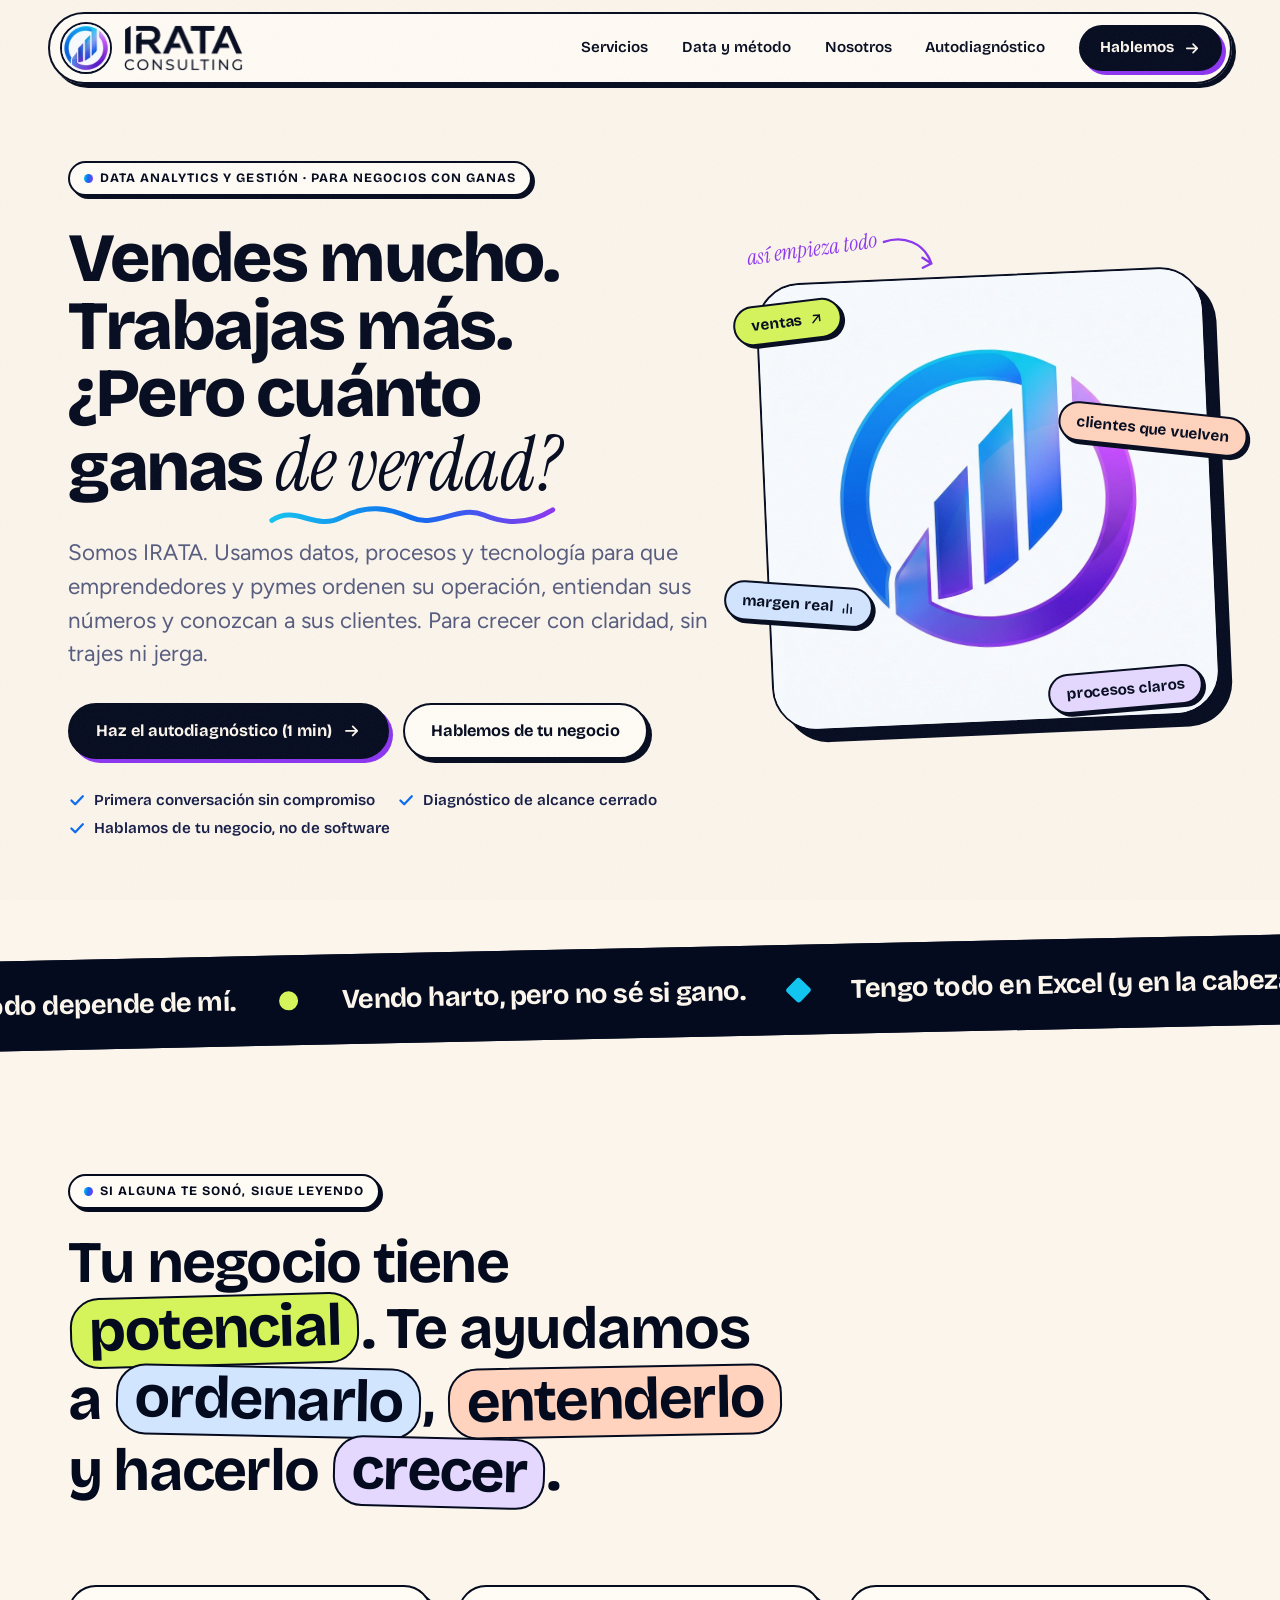
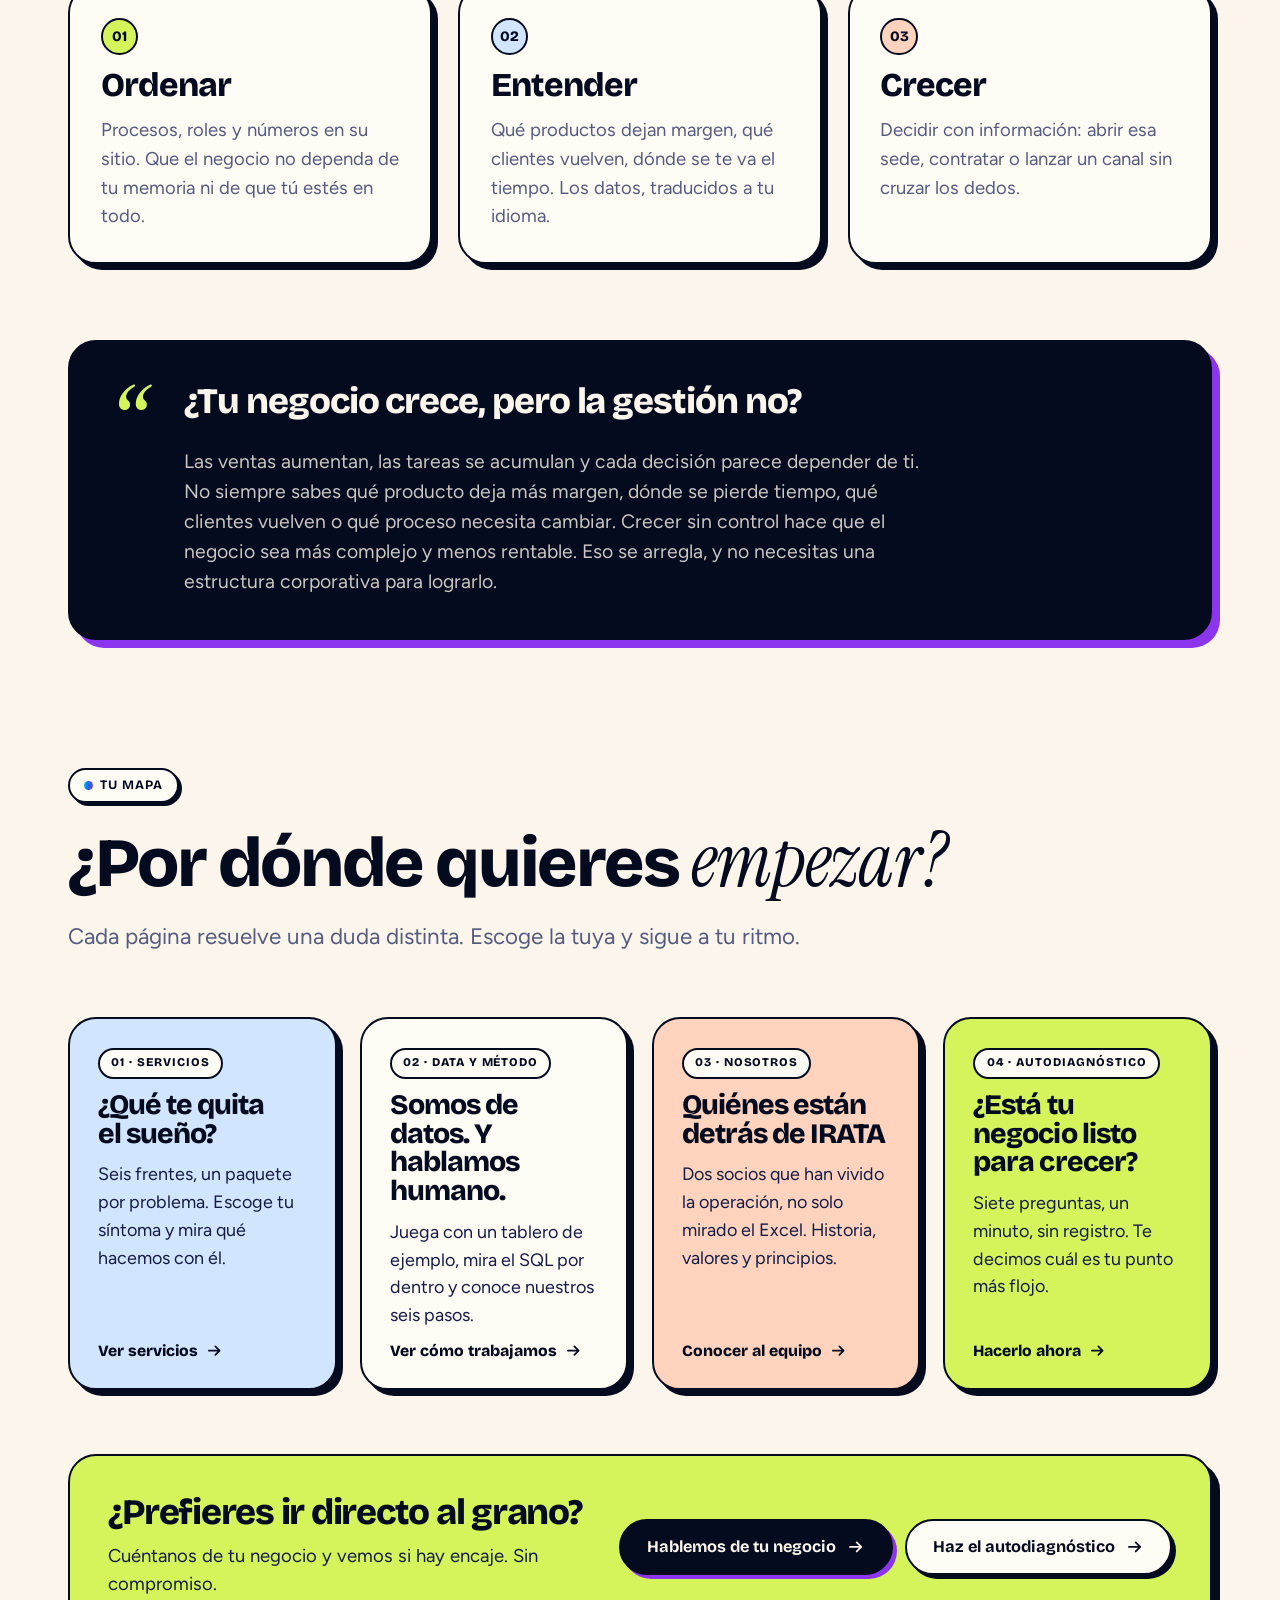
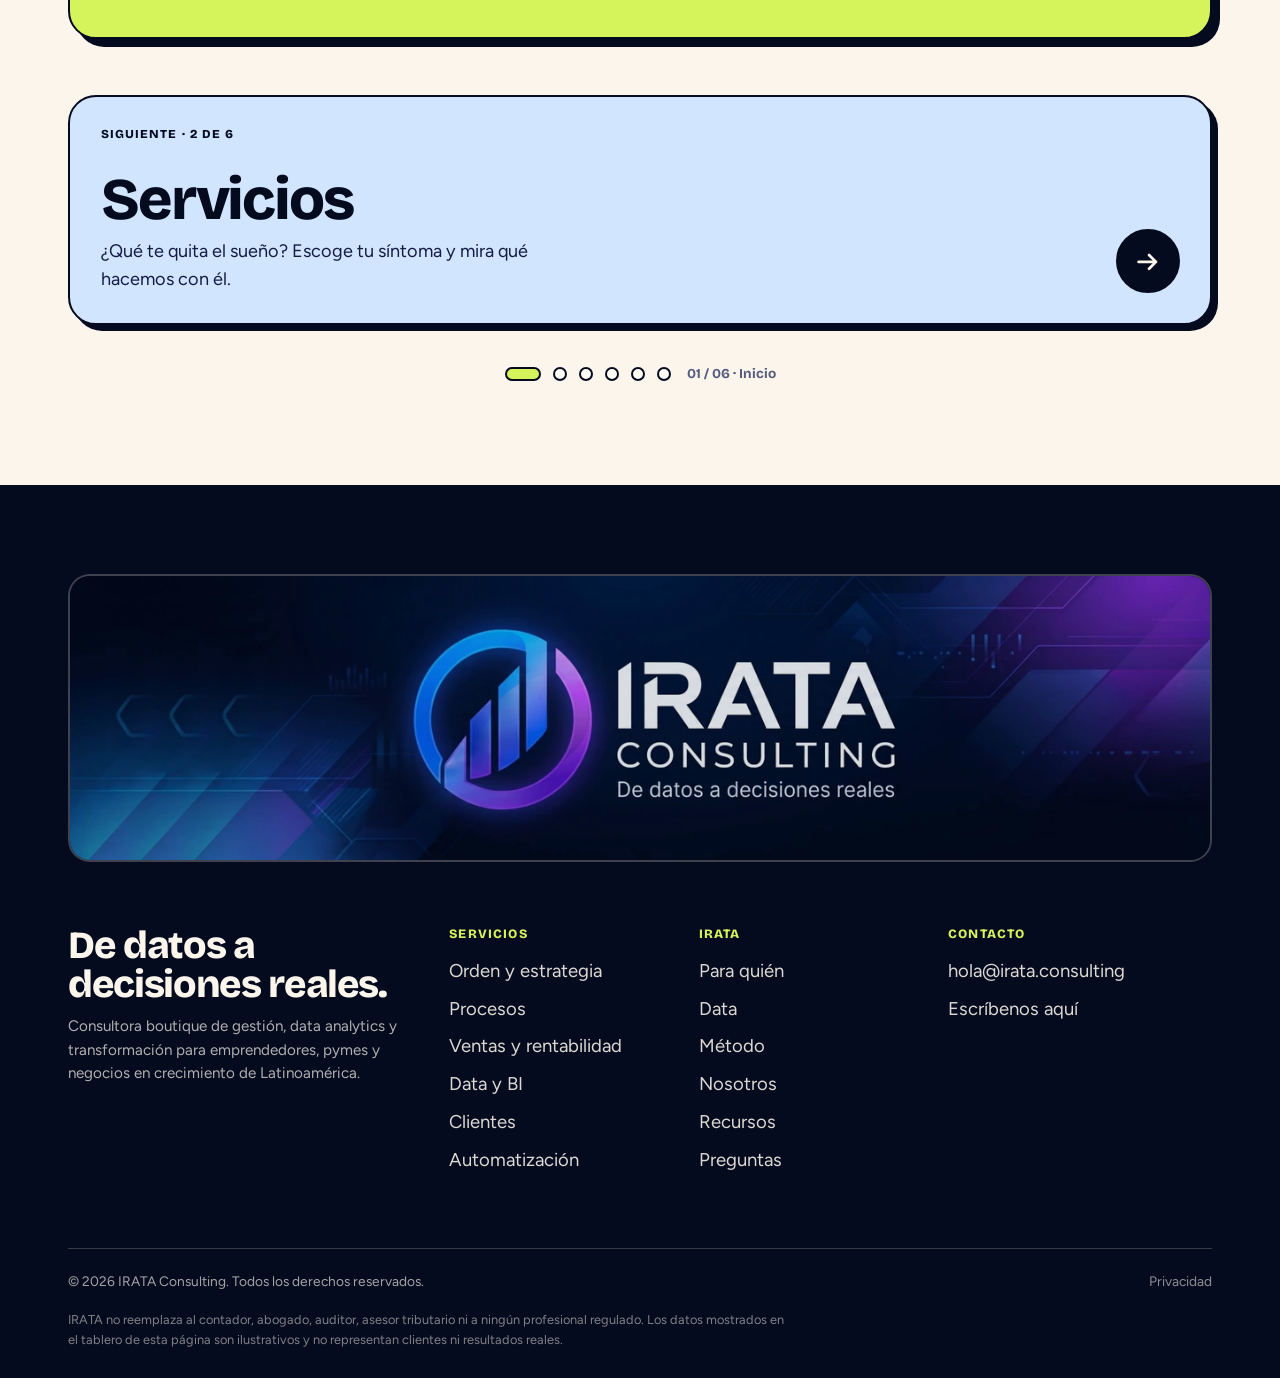
==== commit 75d8db45: "Add files via upload" ====
--- a/index.html
+++ b/index.html
@@ -188,7 +188,7 @@
     <div class="paths rv">
       <a class="path" href="servicios.html" style="--bg:var(--sky)"><span class="pn">01 · Servicios</span><h3>¿Qué te quita el sueño?</h3><p>Seis frentes, un paquete por problema. Escoge tu síntoma y mira qué hacemos con él.</p><span class="go">Ver servicios <svg class="i"><use href="#i-arrow"/></svg></span></a>
       <a class="path" href="data-y-metodo.html" style="--bg:var(--paper)"><span class="pn">02 · Data y método</span><h3>Somos de datos. Y hablamos humano.</h3><p>Juega con un tablero de ejemplo, mira el SQL por dentro y conoce nuestros seis pasos.</p><span class="go">Ver cómo trabajamos <svg class="i"><use href="#i-arrow"/></svg></span></a>
-      <a class="path" href="nosotros.html" style="--bg:var(--peach)"><span class="pn">03 · Nosotros</span><h3>Quién está detrás de IRATA</h3><p>Alguien que ha vivido la operación, no solo mirado el Excel. Historia, valores y principios.</p><span class="go">Conocer al equipo <svg class="i"><use href="#i-arrow"/></svg></span></a>
+      <a class="path" href="nosotros.html" style="--bg:var(--peach)"><span class="pn">03 · Nosotros</span><h3>Quiénes están detrás de IRATA</h3><p>Dos socios que han vivido la operación, no solo mirado el Excel. Historia, valores y principios.</p><span class="go">Conocer al equipo <svg class="i"><use href="#i-arrow"/></svg></span></a>
       <a class="path" href="autodiagnostico.html" style="--bg:var(--lime)"><span class="pn">04 · Autodiagnóstico</span><h3>¿Está tu negocio listo para crecer?</h3><p>Siete preguntas, un minuto, sin registro. Te decimos cuál es tu punto más flojo.</p><span class="go">Hacerlo ahora <svg class="i"><use href="#i-arrow"/></svg></span></a>
     </div>
   </div>
--- a/assets/css/styles.css
+++ b/assets/css/styles.css
@@ -200,8 +200,8 @@
 .seg{grid-column:span 2;padding:clamp(22px,2.2vw,30px);border:var(--bd);border-radius:var(--r);box-shadow:var(--sh);display:flex;flex-direction:column;gap:.6rem;transition:transform .25s}
 .seg:hover{transform:translateY(-6px) rotate(-.8deg)}
 .seg:nth-child(even):hover{transform:translateY(-6px) rotate(.8deg)}
-.seg:nth-child(1){background:var(--lime)}.seg:nth-child(2){background:var(--peach)}.seg:nth-child(3){background:var(--sky)}
-.seg:nth-child(4){grid-column:2 / span 2;background:var(--lilac)}.seg:nth-child(5){grid-column:4 / span 2;background:var(--paper)}
+.seg:nth-child(1){background:#C9F1F8}.seg:nth-child(2){background:var(--lime)}.seg:nth-child(3){background:var(--peach)}
+.seg:nth-child(4){background:var(--sky)}.seg:nth-child(5){background:var(--lilac)}.seg:nth-child(6){background:var(--paper)}
 .seg h3{font:800 clamp(1.35rem,2vw,1.7rem)/1.05 var(--f-d);letter-spacing:-.03em}
 .seg p{font-size:.98em;color:var(--ink-2)}
 .seg small{margin-top:auto;padding-top:.6rem;font:700 .85rem var(--f-d);display:flex;gap:.5em;align-items:center}
@@ -455,9 +455,9 @@
   .hero-art{max-width:440px;margin-top:20px}
   .chip--a{left:-2%}.chip--b{right:-2%}.chip--c{left:-3%}
   .tabs,.data-grid{grid-template-columns:1fr}
-  .tablist{flex-direction:row;overflow-x:auto;padding:4px 4px 14px;margin:-4px -4px 0;scroll-snap-type:x mandatory;-webkit-overflow-scrolling:touch}
-  .tab{flex:0 0 min(78vw,300px);scroll-snap-align:start}
-  .seg{grid-column:span 3}.seg:nth-child(4){grid-column:span 3}.seg:nth-child(5){grid-column:1/-1}
+  .tablist{display:grid;grid-template-columns:repeat(2,minmax(0,1fr));gap:10px}
+  .tab{padding:14px 16px}
+  .seg{grid-column:span 3}
   .steps{grid-template-columns:repeat(2,1fr)}
   .ladder-wrap,.quiz-grid,.about,.contact-grid,.fit{grid-template-columns:1fr}
   .founder{position:relative;top:0;max-width:440px}
@@ -470,7 +470,7 @@
   .prop-grid{grid-template-columns:1fr}
   .kpis{grid-template-columns:1fr 1fr 1fr;gap:8px;padding:12px}.kpi{padding:10px}.kpi small{font-size:.62rem}.dash-tabs button{font-size:.85rem}
   .quote-block{grid-template-columns:1fr}.quote-block .q{font-size:5rem;height:.5em}
-  .seg,.seg:nth-child(4),.seg:nth-child(5){grid-column:1/-1}
+  .seg{grid-column:1/-1}
   .steps{grid-template-columns:1fr}
   .principles{grid-template-columns:1fr}
   .fgrid{grid-template-columns:1fr}
@@ -481,7 +481,8 @@
   .chip{font-size:.8rem;padding:.6em .85em}
   .word img{height:38px}
   .code pre{font-size:.7rem;padding:14px}
-  .dash-tabs{flex-wrap:nowrap;overflow-x:auto;padding-bottom:6px}.dash-tabs button{flex:none}
+  .dash-tabs{gap:6px}.dash-tabs button{flex:1 1 auto;text-align:center;padding:.65em .8em}
+  .dash-bar i{display:none}.dash-bar span{margin-left:0}
   .note{display:none}
   .ladder{gap:8px;height:340px}
   .rung{padding:12px 9px}.rung span{display:none}
@@ -584,3 +585,39 @@
 .s-quiz+.s-res{border-top:0}
 .s-contact+.sec{border-top:var(--bd)}
 .sec:has(+ .endcap--tight){padding-bottom:calc(var(--sec)*.5)}
+
+/* ---------- Ajustes móviles: sin barras horizontales ni recortes ---------- */
+.back-tabs{display:none}
+@media (max-width:1060px){
+  .back-tabs{display:inline-flex;align-items:center;gap:.5em;margin-top:18px;font:800 .92rem var(--f-d);text-decoration:none;padding:.7em 1.1em;border:var(--bd);border-radius:999px;background:var(--cream)}
+  .back-tabs .i{transform:rotate(-90deg)}
+}
+@media (max-width:700px){
+  .tablist{grid-template-columns:minmax(0,1fr)}
+}
+/* escalera: en pantallas angostas se vuelve una escalera vertical */
+@media (max-width:640px){
+  .ladder{grid-template-columns:minmax(0,1fr);height:auto;gap:10px;align-items:stretch}
+  .rung,.rung:nth-child(n){height:auto;border-radius:18px;padding:14px 16px;justify-content:flex-start;min-width:0}
+  .rung span{display:block}
+  .rung:nth-child(1){width:72%}.rung:nth-child(2){width:82%}.rung:nth-child(3){width:91%}.rung:nth-child(4){width:100%}
+  .rung b{font-size:1.25rem}
+  .rung:hover{transform:none}
+}
+/* navegación entre páginas en móvil */
+@media (max-width:700px){
+  .pager{grid-template-columns:minmax(0,1fr)}
+  .pg--next{padding-right:clamp(20px,2.4vw,32px)}
+  .pg--next b{font-size:clamp(1.9rem,8.6vw,2.6rem);overflow-wrap:anywhere}
+  .pg-ar{top:16px;bottom:auto;right:16px;width:48px}
+  .pg-d{max-width:none}
+}
+@media (max-width:700px){
+  .dash-bar{padding:12px}
+  .dash-bar span{white-space:normal;line-height:1.15;font-size:.78rem}
+  .dash-bar .demo{font-size:.62rem;padding:.5em .7em}
+}
+@media (max-width:360px){ .code pre{font-size:.62rem;padding:12px} }
+
+/* segundo perfil (cofundador): mismo bloque, con aire entre ambos */
+.about+.about{margin-top:clamp(64px,8vw,120px)}
